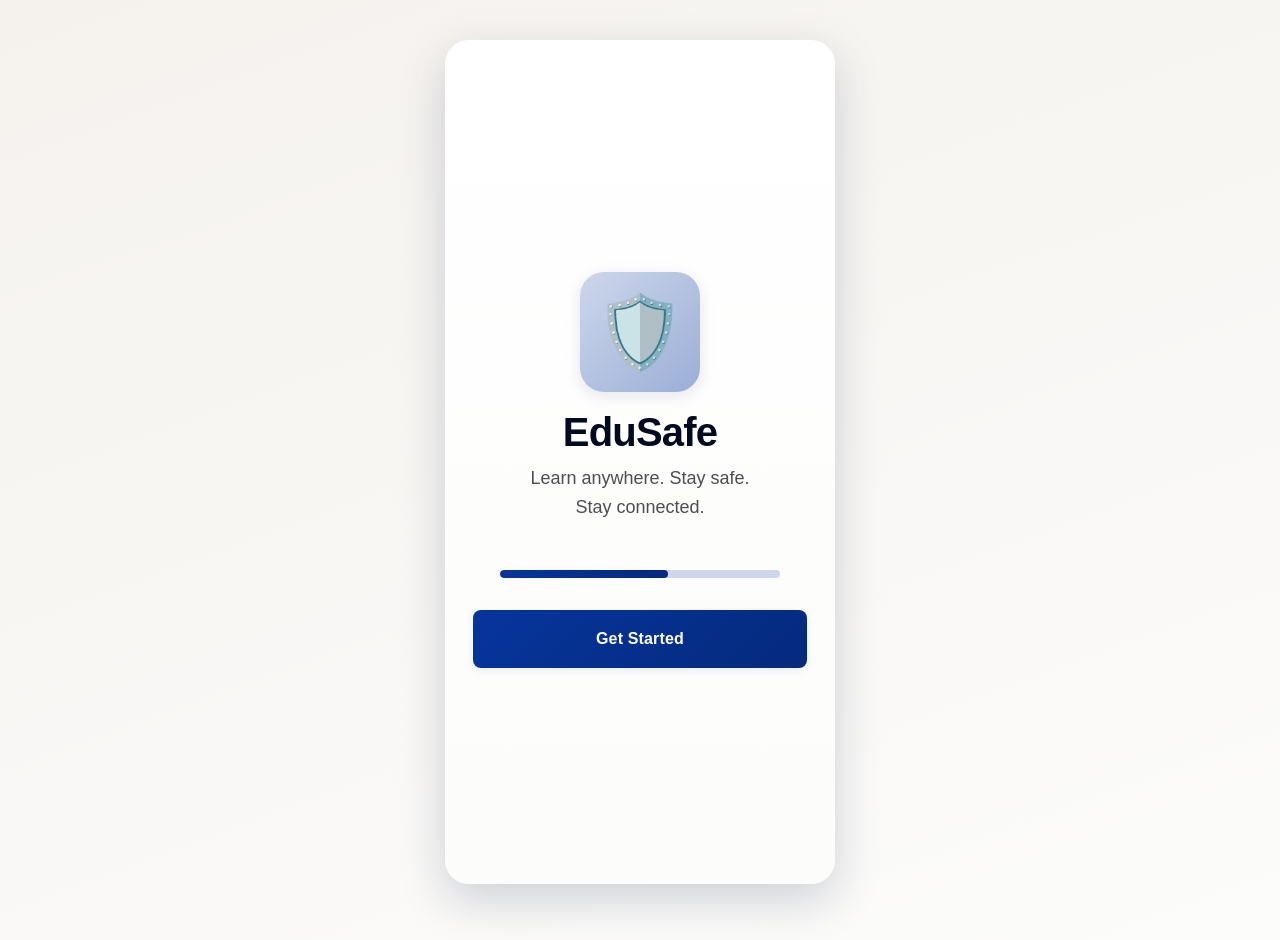
==== dashboard.html @ dc7e9efa "add my capstone project work" ====
<!DOCTYPE html>
<html lang="en">
<head>
  <meta charset="UTF-8" />
  <meta name="viewport" content="width=device-width, initial-scale=1.0" />
  <title>Dashboard - EduSafe</title>
  <link rel="stylesheet" href="../css/style.css" />
</head>
<body>
  <div class="phone-screen" style="text-align:left;">
    <span class="badge" id="userRole">Student</span>
    <h4 id="welcomeMessage">Welcome back, Alex</h4>
    <p class="subtext">Continue where you left off</p>

    <div class="card">
      <div class="card-title">Algebra Basics — Lesson 4</div>
      <p class="card-subtext">Mathematics · 12 lessons</p>
    </div>

    <div class="card-row">
      <div class="card">
        <div class="card-title">4</div>
        <p class="card-subtext">My courses</p>
      </div>
      <div class="card">
        <div class="card-title">2</div>
        <p class="card-subtext">Assignments due</p>
      </div>
    </div>

    <button id="logoutBtn" class="btn-secondary full-width" style="margin-top:16px;">Log Out</button>
  </div>
  <script src="main.js"></script>  <!-- ✅ Changed this -->
</body>
</html>
---- css/style.css ----
/* ==========================================================================
   EduSafe - Figma Design System (Page 2)
   ========================================================================== */

:root {
  /* ---- Primary Colors (from Figma) ---- */
  --color-primary: #06359C;
  --primary-10: #CDD7EB;
  --primary-20: #9BAED7;
  --primary-30: #6A86C4;
  --primary-40: #385DB0;
  --primary-50: #06359C;
  --primary-60: #052A7D;
  --primary-70: #04205E;
  --primary-80: #02153E;
  --primary-90: #010B1F;

  /* ---- Secondary Colors (warm neutrals) ---- */
  --secondary-10: #FCFCFB;
  --secondary-20: #FAF9F7;
  --secondary-30: #F7F5F2;
  --secondary-40: #F5F2EE;
  --secondary-50: #F2EFEA;
  --secondary-60: #918F8C;
  --secondary-70: #61605E;
  --secondary-80: #30302F;

  /* ---- Grey Shades ---- */
  --grey-10: #D3D3D3;
  --grey-20: #A7A7A7;
  --grey-30: #7A7A7A;
  --grey-40: #4E4E4E;
  --grey-50: #222222;

  /* ---- Typography ---- */
  --font-main: 'Inter', -apple-system, BlinkMacSystemFont, 'Segoe UI', Roboto, sans-serif;

  /* ---- Spacing ---- */
  --space-xs: 4px;
  --space-sm: 8px;
  --space-md: 16px;
  --space-lg: 24px;
  --space-xl: 32px;
  --space-2xl: 48px;

  /* ---- Border Radius ---- */
  --radius-sm: 8px;
  --radius-md: 16px;
  --radius-lg: 24px;
  --radius-full: 9999px;

  /* ---- Shadows (Figma style) ---- */
  --shadow-xs: 0 1px 2px rgba(2, 21, 62, 0.05);
  --shadow-sm: 0 2px 8px rgba(2, 21, 62, 0.08);
  --shadow-md: 0 4px 16px rgba(2, 21, 62, 0.10);
  --shadow-lg: 0 8px 32px rgba(2, 21, 62, 0.14);
  --shadow-xl: 0 16px 48px rgba(2, 21, 62, 0.18);

  /* ---- Transitions ---- */
  --transition: all 0.25s cubic-bezier(0.4, 0, 0.2, 1);
}

/* ==========================================================================
   Reset & Base
   ========================================================================== */
* {
  margin: 0;
  padding: 0;
  box-sizing: border-box;
}

body {
  font-family: var(--font-main);
  color: var(--grey-50);
  background: linear-gradient(160deg, var(--secondary-40) 0%, var(--secondary-10) 100%);
  line-height: 1.6;
  min-height: 100vh;
  -webkit-font-smoothing: antialiased;
}

/* ==========================================================================
   Typography (Figma Text Styles)
   ========================================================================== */
h1 {
  font-size: 72px;
  line-height: 1.2;
  font-weight: 700;
  letter-spacing: -0.03em;
  color: var(--primary-90);
}

h2 {
  font-size: 48px;
  line-height: 1.2;
  font-weight: 700;
  letter-spacing: -0.02em;
  color: var(--primary-90);
}

h3 {
  font-size: 32px;
  line-height: 1.3;
  font-weight: 700;
  letter-spacing: -0.01em;
  color: var(--primary-90);
}

h4 {
  font-size: 24px;
  line-height: 1.3;
  font-weight: 600;
  color: var(--primary-90);
}

h5 {
  font-size: 20px;
  line-height: 1.4;
  font-weight: 600;
  color: var(--grey-40);
}

p {
  font-size: 16px;
  line-height: 1.6;
  color: var(--grey-40);
}

.subtext {
  font-size: 15px;
  color: var(--grey-30);
  margin-bottom: var(--space-lg);
}

/* ==========================================================================
   Buttons (Figma style)
   ========================================================================== */
.btn-primary {
  display: inline-flex;
  align-items: center;
  justify-content: center;
  background: linear-gradient(135deg, var(--primary-50), var(--primary-60));
  color: #fff;
  border: none;
  padding: 16px 32px;
  border-radius: var(--radius-sm);
  cursor: pointer;
  font-family: var(--font-main);
  font-size: 16px;
  font-weight: 600;
  text-align: center;
  text-decoration: none;
  box-shadow: var(--shadow-sm);
  transition: var(--transition);
  min-height: 56px;
  letter-spacing: 0.01em;
}

.btn-primary:hover {
  background: linear-gradient(135deg, var(--primary-60), var(--primary-70));
  box-shadow: var(--shadow-md);
  transform: translateY(-2px);
}

.btn-primary:active {
  transform: translateY(0);
}

.btn-secondary {
  display: inline-flex;
  align-items: center;
  justify-content: center;
  background: transparent;
  color: var(--color-primary);
  border: 2px solid var(--primary-20);
  padding: 14px 28px;
  border-radius: var(--radius-sm);
  cursor: pointer;
  font-family: var(--font-main);
  font-size: 16px;
  font-weight: 600;
  text-align: center;
  text-decoration: none;
  transition: var(--transition);
  min-height: 56px;
}

.btn-secondary:hover {
  border-color: var(--color-primary);
  background-color: var(--primary-10);
  transform: translateY(-2px);
}

.full-width {
  width: 100%;
}

/* ==========================================================================
   Phone Screen (Main Container)
   ========================================================================== */
.phone-screen {
  max-width: 390px;
  min-height: 844px;
  margin: 40px auto;
  padding: 48px 28px 32px;
  background: #ffffff;
  border-radius: var(--radius-lg);
  box-shadow: var(--shadow-xl);
  text-align: center;
  position: relative;
  overflow: hidden;
}

/* ==========================================================================
   Splash Screen (Figma Design)
   ========================================================================== */
.splash-screen {
  display: flex;
  flex-direction: column;
  align-items: center;
  justify-content: center;
  min-height: 844px;
  background: linear-gradient(180deg, #ffffff 0%, var(--secondary-10) 100%);
}

.splash-logo {
  font-size: 72px;
  margin-bottom: var(--space-md);
  display: flex;
  align-items: center;
  justify-content: center;
  width: 120px;
  height: 120px;
  background: linear-gradient(135deg, var(--primary-10), var(--primary-20));
  border-radius: var(--radius-lg);
  box-shadow: var(--shadow-md);
}

.splash-screen h2 {
  font-size: 40px;
  margin-bottom: var(--space-sm);
  color: var(--primary-90);
}

.splash-screen p {
  font-size: 18px;
  color: var(--grey-40);
  max-width: 280px;
  margin: 0 auto;
}

.splash-progress {
  width: 100%;
  max-width: 280px;
  height: 8px;
  background-color: var(--primary-10);
  border-radius: var(--radius-full);
  margin-top: var(--space-2xl);
  margin-bottom: var(--space-xl);
  overflow: hidden;
}

.splash-progress-bar {
  width: 60%;
  height: 100%;
  background: linear-gradient(90deg, var(--primary-50), var(--primary-60));
  border-radius: var(--radius-full);
  animation: progressPulse 2s ease-in-out infinite;
}

@keyframes progressPulse {
  0%, 100% { width: 60%; opacity: 1; }
  50% { width: 75%; opacity: 0.8; }
}

/* ==========================================================================
   Login & Signup Forms
   ========================================================================== */
.shield-icon {
  font-size: 56px;
  margin-bottom: var(--space-md);
  display: inline-block;
}

.login-form {
  display: flex;
  flex-direction: column;
  text-align: left;
  gap: var(--space-sm);
}

.login-form label {
  display: block;
  font-size: 13px;
  font-weight: 600;
  color: var(--grey-40);
  text-transform: uppercase;
  letter-spacing: 0.05em;
  margin-top: var(--space-md);
  margin-bottom: var(--space-xs);
}

.login-form input {
  display: block;
  width: 100%;
  padding: 14px 16px;
  border: 2px solid var(--secondary-40);
  border-radius: var(--radius-sm);
  font-size: 16px;
  font-family: var(--font-main);
  transition: var(--transition);
  background-color: var(--secondary-10);
  color: var(--grey-50);
}

.login-form input:focus {
  outline: none;
  border-color: var(--primary-40);
  background-color: #ffffff;
  box-shadow: 0 0 0 4px var(--primary-10);
}

.login-form input::placeholder {
  color: var(--grey-20);
}

.login-form button,
.login-form a.btn-primary {
  margin-top: var(--space-lg);
}

.remember-row {
  display: flex;
  justify-content: space-between;
  align-items: center;
  font-size: 14px;
  margin-top: var(--space-md);
  color: var(--grey-30);
}

.remember-row label {
  display: flex;
  align-items: center;
  gap: var(--space-sm);
  text-transform: none;
  font-weight: 400;
  color: var(--grey-40);
}

.remember-row a {
  color: var(--color-primary);
  font-weight: 600;
  font-size: 14px;
}

/* ==========================================================================
   Role Tabs (Figma Design)
   ========================================================================== */
.role-tabs {
  display: flex;
  gap: var(--space-sm);
  margin: var(--space-lg) 0;
  background-color: var(--secondary-30);
  padding: 4px;
  border-radius: var(--radius-sm);
}

.role-tab {
  flex: 1;
  padding: 12px;
  border: none;
  background: transparent;
  border-radius: 6px;
  cursor: pointer;
  font-family: var(--font-main);
  font-size: 14px;
  font-weight: 600;
  color: var(--grey-30);
  transition: var(--transition);
}

.role-tab:hover {
  color: var(--grey-50);
}

.role-tab.active {
  background-color: #ffffff;
  color: var(--color-primary);
  box-shadow: var(--shadow-sm);
}

/* ==========================================================================
   Dashboard Cards (Figma Design)
   ========================================================================== */
.badge {
  display: inline-block;
  font-size: 11px;
  font-weight: 700;
  text-transform: uppercase;
  letter-spacing: 0.05em;
  padding: 4px 12px;
  border-radius: var(--radius-full);
  background: linear-gradient(135deg, var(--primary-10), var(--primary-20));
  color: var(--primary-70);
  margin-bottom: var(--space-sm);
}

.card {
  background: #ffffff;
  border: 1px solid var(--secondary-40);
  border-radius: var(--radius-md);
  padding: 20px;
  text-align: left;
  box-shadow: var(--shadow-xs);
  transition: var(--transition);
  margin-bottom: var(--space-md);
}

.card:hover {
  box-shadow: var(--shadow-md);
  transform: translateY(-4px);
  border-color: var(--primary-20);
}

.card-title {
  font-size: 16px;
  font-weight: 600;
  color: var(--primary-90);
  margin-bottom: var(--space-xs);
}

.card-subtext {
  font-size: 13px;
  color: var(--grey-30);
  margin-bottom: 0;
}

.card-row {
  display: flex;
  gap: var(--space-md);
}

.card-row .card {
  flex: 1;
  text-align: center;
}

.card-row .card .card-title {
  font-size: 32px;
  font-weight: 700;
  color: var(--color-primary);
}

/* ==========================================================================
   Email Confirmation
   ========================================================================== */
.confirm-icon {
  font-size: 64px;
  margin-bottom: var(--space-md);
  display: inline-block;
}

/* ==========================================================================
   Links
   ========================================================================== */
.signup-link {
  margin-top: var(--space-lg);
  font-size: 15px;
  color: var(--grey-30);
}

.signup-link a {
  color: var(--color-primary);
  font-weight: 600;
  text-decoration: none;
  transition: var(--transition);
}

.signup-link a:hover {
  text-decoration: underline;
}

/* ==========================================================================
   Responsive
   ========================================================================== */
@media (max-width: 480px) {
  .phone-screen {
    margin: 16px;
    padding: 32px 20px 24px;
    min-height: auto;
    border-radius: var(--radius-md);
  }

  .splash-screen {
    min-height: auto;
  }

  .splash-logo {
    width: 96px;
    height: 96px;
    font-size: 56px;
  }

  .splash-screen h2 {
    font-size: 32px;
  }

  .card-row {
    flex-direction: column;
  }

  .btn-primary,
  .btn-secondary {
    min-height: 48px;
    padding: 12px 24px;
  }
}
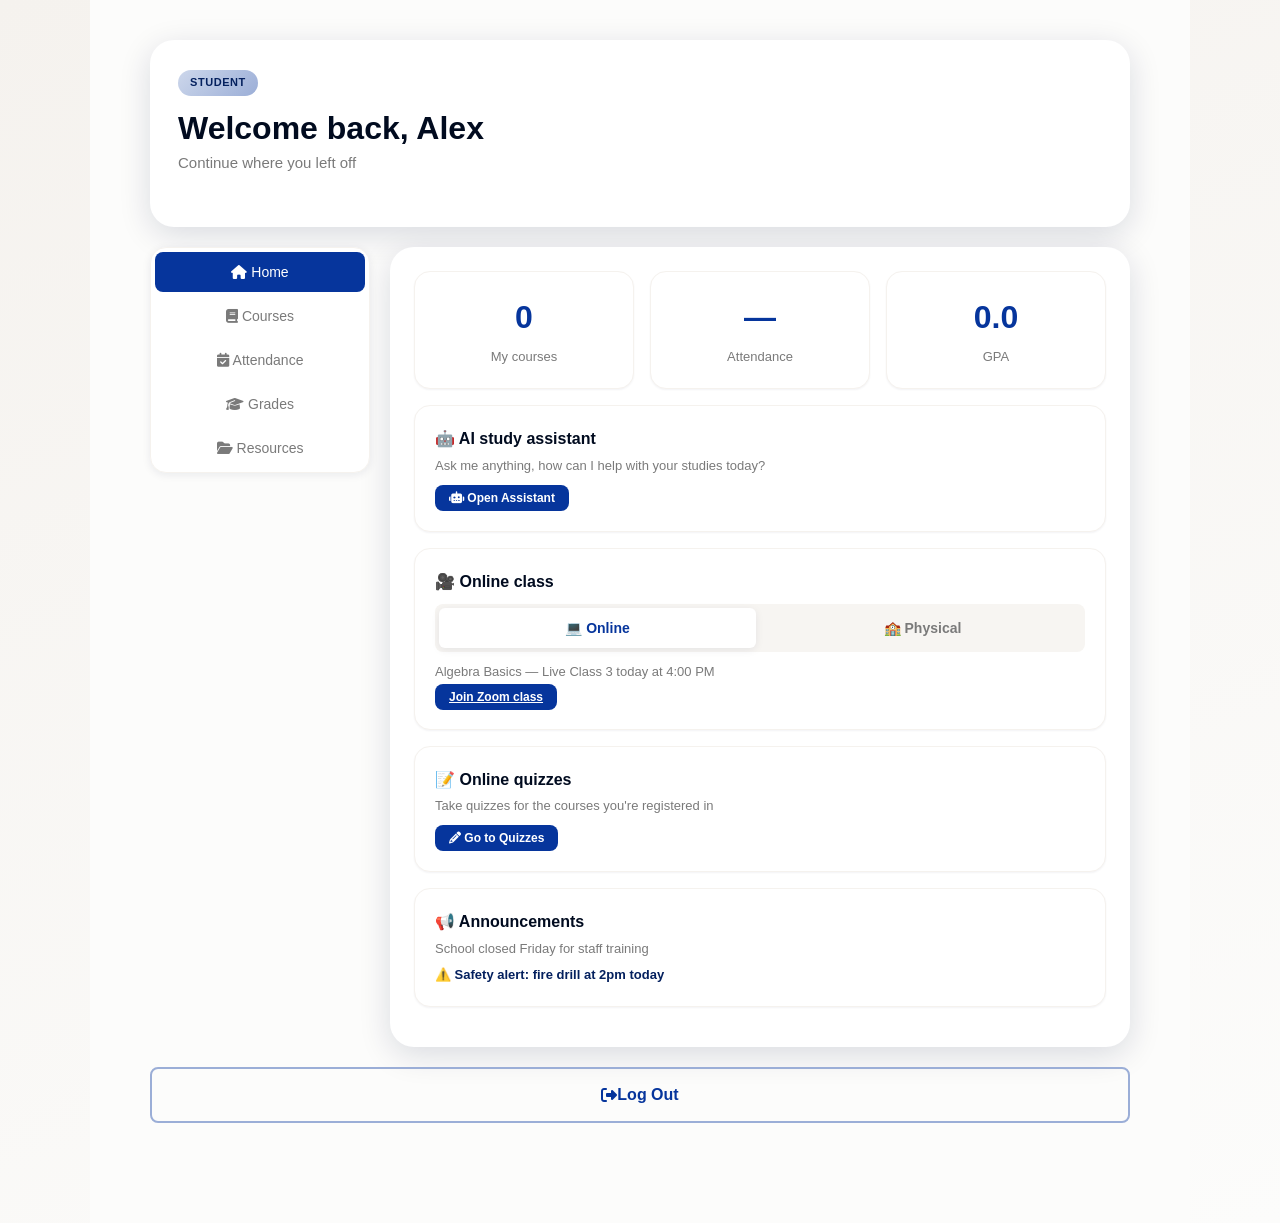
==== commit d1dc5223: "update project files" ====
--- a/dashboard.html
+++ b/dashboard.html
@@ -1,35 +1,950 @@
-<!DOCTYPE html>
+<!doctype html>
 <html lang="en">
-<head>
-  <meta charset="UTF-8" />
-  <meta name="viewport" content="width=device-width, initial-scale=1.0" />
-  <title>Dashboard - EduSafe</title>
-  <link rel="stylesheet" href="../css/style.css" />
-</head>
-<body>
-  <div class="phone-screen" style="text-align:left;">
-    <span class="badge" id="userRole">Student</span>
-    <h4 id="welcomeMessage">Welcome back, Alex</h4>
-    <p class="subtext">Continue where you left off</p>
-
-    <div class="card">
-      <div class="card-title">Algebra Basics — Lesson 4</div>
-      <p class="card-subtext">Mathematics · 12 lessons</p>
+  <head>
+    <meta charset="UTF-8" />
+    <meta name="viewport" content="width=device-width, initial-scale=1.0" />
+    <title>Dashboard - EduSafe</title>
+    <link rel="stylesheet" href="../css/style.css" />
+    <link
+      rel="stylesheet"
+      href="https://cdnjs.cloudflare.com/ajax/libs/font-awesome/6.5.0/css/all.min.css"
+    />
+  </head>
+  <body>
+    <div class="page-wrapper">
+      <div class="dash-header">
+        <span class="badge" id="userRole">Student</span>
+        <h4 id="welcomeMessage">Welcome back, Alex</h4>
+        <p class="subtext">Continue where you left off</p>
+      </div>
+
+      <div class="dashboard-layout">
+        <nav class="dash-nav">
+          <button class="dash-tab-btn active" data-tab="tab-home">
+            <i class="fas fa-home"></i> <span>Home</span>
+          </button>
+          <button class="dash-tab-btn" data-tab="tab-courses">
+            <i class="fas fa-book"></i> <span>Courses</span>
+          </button>
+          <button class="dash-tab-btn" data-tab="tab-attendance">
+            <i class="fas fa-calendar-check"></i> <span>Attendance</span>
+          </button>
+          <button class="dash-tab-btn" data-tab="tab-grades">
+            <i class="fas fa-graduation-cap"></i> <span>Grades</span>
+          </button>
+          <button class="dash-tab-btn" data-tab="tab-resources">
+            <i class="fas fa-folder-open"></i> <span>Resources</span>
+          </button>
+        </nav>
+
+        <div class="dash-content">
+          <!-- HOME TAB -->
+          <div class="tab-panel active" id="tab-home">
+            <div class="card-row">
+              <div class="card">
+                <div class="card-title" id="courseCount">0</div>
+                <p class="card-subtext">My courses</p>
+              </div>
+              <div class="card">
+                <div class="card-title" id="attendancePct">—</div>
+                <p class="card-subtext">Attendance</p>
+              </div>
+              <div class="card">
+                <div class="card-title" id="gpaDisplay">0.0</div>
+                <p class="card-subtext">GPA</p>
+              </div>
+            </div>
+
+            <div class="card">
+              <div class="card-title">🤖 AI study assistant</div>
+              <p class="card-subtext">
+                Ask me anything, how can I help with your studies today?
+              </p>
+              <button
+                class="btn-sm btn-add"
+                style="margin-top: 8px"
+                onclick="openChat('study')"
+              >
+                <i class="fas fa-robot"></i> Open Assistant
+              </button>
+            </div>
+
+            <div class="card">
+              <div class="card-title">🎥 Online class</div>
+              <div class="role-tabs" id="classModeTabs" style="margin: 10px 0">
+                <button
+                  class="role-tab active"
+                  onclick="showClassMode('online', this)"
+                >
+                  💻 Online
+                </button>
+                <button
+                  class="role-tab"
+                  onclick="showClassMode('physical', this)"
+                >
+                  🏫 Physical
+                </button>
+              </div>
+              <div class="class-mode-content" id="classModeContent">
+                <p class="card-subtext">
+                  Algebra Basics — Live Class 3 today at 4:00 PM
+                </p>
+                <a href="https://zoom.us" target="_blank" class="btn-sm btn-add"
+                  >Join Zoom class</a
+                >
+              </div>
+            </div>
+
+            <div class="card">
+              <div class="card-title">📝 Online quizzes</div>
+              <p class="card-subtext">
+                Take quizzes for the courses you're registered in
+              </p>
+              <button
+                class="btn-sm btn-add quiz-page-link"
+                onclick="openQuizzes()"
+              >
+                <i class="fas fa-pencil-alt"></i> Go to Quizzes
+              </button>
+            </div>
+
+            <div class="card">
+              <div class="card-title">📢 Announcements</div>
+              <p class="card-subtext">
+                School closed Friday for staff training
+              </p>
+              <p
+                class="card-subtext"
+                style="
+                  color: var(--primary-70);
+                  font-weight: 600;
+                  margin-top: 6px;
+                "
+              >
+                ⚠️ Safety alert: fire drill at 2pm today
+              </p>
+            </div>
+          </div>
+
+          <!-- COURSES TAB -->
+          <div class="tab-panel" id="tab-courses">
+            <div class="card">
+              <div class="card-title">My registered courses</div>
+              <div id="registeredList"></div>
+            </div>
+            <div class="card">
+              <div class="card-title">All courses</div>
+              <div id="allCoursesList"></div>
+            </div>
+            <div class="card">
+              <div class="card-title">🎬 Online tutorials</div>
+              <div class="list-item">
+                <div>
+                  <div class="list-item-title">
+                    W3Schools — Free study & coding tutorials
+                  </div>
+                  <div class="list-item-sub">External resource</div>
+                </div>
+                <a
+                  href="https://www.w3schools.com"
+                  target="_blank"
+                  class="btn-sm btn-add"
+                  >Visit</a
+                >
+              </div>
+              <div class="list-item">
+                <div>
+                  <div class="list-item-title">
+                    Recorded Class — Live Class 4
+                  </div>
+                  <div class="list-item-sub">
+                    Watch recorded sessions anytime
+                  </div>
+                </div>
+                <a
+                  href="https://www.youtube.com/results?search_query=online+class+tutorial"
+                  target="_blank"
+                  class="btn-sm btn-add"
+                  >Watch</a
+                >
+              </div>
+            </div>
+          </div>
+
+          <!-- ATTENDANCE TAB -->
+          <div class="tab-panel" id="tab-attendance">
+            <div id="attendanceContent"></div>
+            <button
+              class="btn-secondary full-width"
+              onclick="checkAllAttendance()"
+              style="margin-top: 16px"
+            >
+              <i class="fas fa-eye"></i> Check Course Attendance
+            </button>
+          </div>
+
+          <!-- GRADES TAB -->
+          <div class="tab-panel" id="tab-grades">
+            <div class="gpa-display">
+              <div class="gpa-label">Current GPA</div>
+              <div class="gpa-number" id="gpaNumber">0.0</div>
+              <div style="font-size: 14px; opacity: 0.9">—</div>
+            </div>
+            <div id="gradesList"></div>
+          </div>
+
+          <!-- RESOURCES TAB -->
+          <div class="tab-panel" id="tab-resources">
+            <div class="card">
+              <div class="card-title">📚 School resources</div>
+              <div class="list-item">
+                <div class="list-item-title">Student handbook</div>
+                <a
+                  href="https://scholar.google.com"
+                  target="_blank"
+                  class="btn-sm btn-add"
+                  >Open</a
+                >
+              </div>
+              <div class="list-item">
+                <div class="list-item-title">Library portal</div>
+                <a
+                  href="https://openlibrary.org"
+                  target="_blank"
+                  class="btn-sm btn-add"
+                  >Open</a
+                >
+              </div>
+              <div class="list-item">
+                <div class="list-item-title">Counseling services</div>
+                <button class="btn-sm btn-add" onclick="openChat('counseling')">
+                  Talk to Counselor
+                </button>
+              </div>
+            </div>
+          </div>
+        </div>
+      </div>
+
+      <button
+        id="logoutBtn"
+        class="btn-secondary full-width"
+        style="margin-top: 20px"
+      >
+        <i class="fas fa-sign-out-alt"></i> Log Out
+      </button>
     </div>
 
-    <div class="card-row">
-      <div class="card">
-        <div class="card-title">4</div>
-        <p class="card-subtext">My courses</p>
-      </div>
-      <div class="card">
-        <div class="card-title">2</div>
-        <p class="card-subtext">Assignments due</p>
+    <!-- AI CHAT MODAL -->
+    <div id="aiChatModal" class="chat-modal">
+      <div class="chat-box">
+        <div class="chat-header">
+          <span id="aiChatTitle">🤖 AI Assistant</span>
+          <button onclick="closeChat()" class="chat-close">✕</button>
+        </div>
+        <div id="apiKeyRow" class="chat-key-row">
+          <input
+            type="password"
+            id="apiKeyInput"
+            placeholder="Enter DeepSeek API key"
+          />
+          <button class="btn-sm btn-add" onclick="saveKey()">Save</button>
+        </div>
+        <div id="aiChatMessages" class="chat-messages">
+          <div class="chat-message bot">
+            <div class="chat-bubble">
+              👋 Hello! I'm your AI assistant. How can I help you today?
+            </div>
+          </div>
+        </div>
+        <div class="chat-input-row">
+          <input
+            type="text"
+            id="aiChatInput"
+            placeholder="Type a message..."
+            onkeypress="if (event.key === 'Enter') sendChatMessage();"
+          />
+          <button class="btn-sm btn-add" onclick="sendChatMessage()">
+            <i class="fas fa-paper-plane"></i>
+          </button>
+        </div>
       </div>
     </div>
 
-    <button id="logoutBtn" class="btn-secondary full-width" style="margin-top:16px;">Log Out</button>
-  </div>
-  <script src="main.js"></script>  <!-- ✅ Changed this -->
-</body>
-</html>+    <!-- QUIZ MODAL -->
+    <div id="quizModal" class="chat-modal">
+      <div class="chat-box" style="max-width: 380px">
+        <div class="chat-header">
+          <span>📝 Online Quizzes</span>
+          <button onclick="closeQuizModal()" class="chat-close">✕</button>
+        </div>
+        <div class="chat-messages" style="max-height: 350px">
+          <div class="quiz-item" onclick="startQuiz('Algebra')">
+            <div>
+              <div class="list-item-title">Algebra Basics - Chapter 4</div>
+              <div class="list-item-sub">10 questions · 20 minutes</div>
+            </div>
+            <button class="btn-sm btn-add">Start</button>
+          </div>
+          <div class="quiz-item" onclick="startQuiz('Physics')">
+            <div>
+              <div class="list-item-title">Physics - Chapter 2</div>
+              <div class="list-item-sub">8 questions · 15 minutes</div>
+            </div>
+            <button class="btn-sm btn-add">Start</button>
+          </div>
+          <div class="quiz-item" onclick="startQuiz('English')">
+            <div>
+              <div class="list-item-title">English Literature - Poetry</div>
+              <div class="list-item-sub">12 questions · 25 minutes</div>
+            </div>
+            <button class="btn-sm btn-add">Start</button>
+          </div>
+        </div>
+      </div>
+    </div>
+
+    <!-- ATTENDANCE DETAIL MODAL -->
+    <div id="attendanceDetailModal" class="chat-modal">
+      <div class="chat-box" style="max-width: 380px">
+        <div class="chat-header">
+          <span>📊 <span id="attDetailCourse">Course</span> Attendance</span>
+          <button onclick="closeAttendanceDetail()" class="chat-close">
+            ✕
+          </button>
+        </div>
+        <div
+          class="chat-messages"
+          style="max-height: 350px"
+          id="attDetailContent"
+        >
+          <div class="list-item">
+            <span>Total Classes</span
+            ><span><strong id="attTotal">0</strong></span>
+          </div>
+          <div class="list-item">
+            <span>Present</span><span><strong id="attPresent">0</strong></span>
+          </div>
+          <div class="list-item">
+            <span>Absent</span><span><strong id="attAbsent">0</strong></span>
+          </div>
+          <div class="list-item">
+            <span>Percentage</span
+            ><span><strong id="attPercent">0%</strong></span>
+          </div>
+          <div class="list-item" style="border-bottom: none">
+            <span>Status</span
+            ><span
+              ><strong id="attStatus" style="color: #4caf50"
+                >Good Standing</strong
+              ></span
+            >
+          </div>
+        </div>
+      </div>
+    </div>
+
+    <script>
+      /* ================= Tab switching ================= */
+      const tabButtons = document.querySelectorAll(".dash-tab-btn");
+      const tabPanels = document.querySelectorAll(".tab-panel");
+
+      tabButtons.forEach((btn) => {
+        btn.addEventListener("click", () => {
+          tabButtons.forEach((b) => b.classList.remove("active"));
+          tabPanels.forEach((p) => p.classList.remove("active"));
+          btn.classList.add("active");
+          document.getElementById(btn.dataset.tab).classList.add("active");
+        });
+      });
+
+      /* ================= Master course data ================= */
+      const allCourses = [
+        {
+          id: "algebra",
+          name: "Algebra Basics",
+          info: "Mathematics · 12 lessons",
+        },
+        {
+          id: "biology",
+          name: "Intro to Biology",
+          info: "Science · 8 lessons",
+        },
+        {
+          id: "history",
+          name: "World History",
+          info: "Social studies · 10 lessons",
+        },
+        {
+          id: "writing",
+          name: "Creative Writing",
+          info: "Language arts · 6 lessons",
+        },
+        { id: "chemistry", name: "Chemistry 101", info: "Science · 9 lessons" },
+      ];
+
+      const attendanceRecords = {
+        algebra: [
+          { date: "May 1", status: "Present" },
+          { date: "May 3", status: "Present" },
+          { date: "May 6", status: "Absent" },
+          { date: "May 8", status: "Present" },
+        ],
+        biology: [
+          { date: "May 2", status: "Present" },
+          { date: "May 5", status: "Present" },
+          { date: "May 9", status: "Present" },
+        ],
+        history: [
+          { date: "May 1", status: "Absent" },
+          { date: "May 4", status: "Present" },
+          { date: "May 8", status: "Present" },
+        ],
+        writing: [
+          { date: "May 3", status: "Present" },
+          { date: "May 7", status: "Present" },
+        ],
+        chemistry: [
+          { date: "May 2", status: "Present" },
+          { date: "May 6", status: "Absent" },
+          { date: "May 10", status: "Present" },
+        ],
+      };
+
+      const gradeData = {
+        algebra: { score: 85 },
+        biology: { score: 72 },
+        history: { score: 65 },
+        writing: { score: 78 },
+        chemistry: { score: 55 },
+      };
+
+      function getGradeLetter(score) {
+        if (score >= 90) return "A";
+        if (score >= 80) return "B";
+        if (score >= 70) return "C";
+        if (score >= 60) return "D";
+        return "F";
+      }
+
+      function getRegistered() {
+        const stored = localStorage.getItem("eduSafeRegistered");
+        return stored ? JSON.parse(stored) : [];
+      }
+
+      function saveRegistered(list) {
+        localStorage.setItem("eduSafeRegistered", JSON.stringify(list));
+      }
+
+      function registerCourse(id) {
+        const registered = getRegistered();
+        if (!registered.includes(id)) registered.push(id);
+        saveRegistered(registered);
+        renderAll();
+      }
+
+      function dropCourse(id) {
+        let registered = getRegistered();
+        registered = registered.filter((c) => c !== id);
+        saveRegistered(registered);
+        renderAll();
+      }
+
+      function renderCourses() {
+        const registeredIds = getRegistered();
+        const registeredList = document.getElementById("registeredList");
+        const allList = document.getElementById("allCoursesList");
+        const registeredCourses = allCourses.filter((c) =>
+          registeredIds.includes(c.id),
+        );
+
+        registeredList.innerHTML = registeredCourses.length
+          ? registeredCourses
+              .map(
+                (c) => `
+          <div class="list-item">
+            <div>
+              <div class="list-item-title">${c.name}</div>
+              <div class="list-item-sub">${c.info}</div>
+            </div>
+            <button class="btn-sm btn-drop" onclick="dropCourse('${c.id}')">Drop</button>
+          </div>
+        `,
+              )
+              .join("")
+          : `<p class="empty-state">You haven't registered for any courses yet. Register below.</p>`;
+
+        allList.innerHTML = allCourses
+          .map((c) => {
+            const isRegistered = registeredIds.includes(c.id);
+            return `
+          <div class="list-item">
+            <div>
+              <div class="list-item-title">${c.name}</div>
+              <div class="list-item-sub">${c.info}</div>
+            </div>
+            ${
+              isRegistered
+                ? `<button class="btn-sm btn-drop" onclick="dropCourse('${c.id}')">Drop</button>`
+                : `<button class="btn-sm btn-add" onclick="registerCourse('${c.id}')">Register</button>`
+            }
+          </div>
+        `;
+          })
+          .join("");
+
+        document.getElementById("courseCount").textContent =
+          registeredCourses.length;
+      }
+
+      function renderAttendance() {
+        const registeredIds = getRegistered();
+        const container = document.getElementById("attendanceContent");
+
+        if (registeredIds.length === 0) {
+          container.innerHTML = `<div class="card"><p class="empty-state">Register for a course to see your attendance record.</p></div>`;
+          document.getElementById("attendancePct").textContent = "—";
+          return;
+        }
+
+        let totalSessions = 0;
+        let totalPresent = 0;
+        let html = "";
+
+        registeredIds.forEach((id) => {
+          const course = allCourses.find((c) => c.id === id);
+          const records = attendanceRecords[id] || [];
+          const present = records.filter((r) => r.status === "Present").length;
+          const pct = records.length
+            ? Math.round((present / records.length) * 100)
+            : 0;
+
+          totalSessions += records.length;
+          totalPresent += present;
+
+          html += `
+          <div class="card" onclick="openAttendanceDetail('${id}')" style="cursor:pointer;">
+            <div class="card-title">${course.name} — ${pct}%</div>
+            <div class="attendance-bar"><div class="attendance-fill" style="width:${pct}%;"></div></div>
+            <div style="margin-top: 6px; display: flex; gap: 6px;">
+              <span class="attendance-status present">${present} Present</span>
+              <span class="attendance-status absent">${records.length - present} Absent</span>
+            </div>
+          </div>
+        `;
+        });
+
+        const overallPct = totalSessions
+          ? Math.round((totalPresent / totalSessions) * 100)
+          : 0;
+
+        container.innerHTML =
+          `
+        <div class="card" style="background: linear-gradient(135deg, var(--primary-50), var(--primary-60)); color: white;">
+          <div class="card-title" style="color: white;">Overall Attendance — ${overallPct}%</div>
+          <div class="attendance-bar" style="background: rgba(255,255,255,0.3);">
+            <div class="attendance-fill" style="width:${overallPct}%; background: white;"></div>
+          </div>
+          <p style="color: rgba(255,255,255,0.8); font-size: 13px; margin-top: 6px;">
+            ${totalPresent} present out of ${totalSessions} total sessions
+          </p>
+        </div>
+      ` + html;
+
+        document.getElementById("attendancePct").textContent = overallPct + "%";
+      }
+
+      function renderGrades() {
+        const registeredIds = getRegistered();
+        const container = document.getElementById("gradesList");
+        const gpaDisplay = document.getElementById("gpaNumber");
+
+        if (registeredIds.length === 0) {
+          container.innerHTML = `<p class="empty-state">Register for a course to see your grades.</p>`;
+          gpaDisplay.textContent = "0.0";
+          document.getElementById("gpaDisplay").textContent = "0.0";
+          return;
+        }
+
+        let totalPoints = 0;
+        let totalCredits = 0;
+        let gradesHtml = "";
+
+        registeredIds.forEach((id) => {
+          const course = allCourses.find((c) => c.id === id);
+          const grade = gradeData[id] || { score: 0 };
+          const letter = getGradeLetter(grade.score);
+          const gpaPoints = { A: 4.0, B: 3.0, C: 2.0, D: 1.0, F: 0.0 };
+          const points = gpaPoints[letter] || 0;
+          totalPoints += points;
+          totalCredits += 1;
+
+          gradesHtml += `
+          <div class="grade-card">
+            <div class="grade-header">
+              <span class="grade-course">${course.name}</span>
+              <span class="grade-score">${grade.score}%</span>
+            </div>
+            <div class="grade-bar">
+              <div class="grade-fill ${letter.toLowerCase()}" style="width: ${grade.score}%;"></div>
+            </div>
+            <div style="display: flex; justify-content: space-between; margin-top: 6px;">
+              <span class="grade-letter ${letter.toLowerCase()}">${letter}</span>
+              <span style="font-size: 12px; color: var(--grey-30);">${course.info}</span>
+            </div>
+          </div>
+        `;
+        });
+
+        const gpa =
+          totalCredits > 0 ? (totalPoints / totalCredits).toFixed(1) : "0.0";
+        gpaDisplay.textContent = gpa;
+        document.getElementById("gpaDisplay").textContent = gpa;
+
+        const gpaNum = parseFloat(gpa);
+        let gpaLetter = "F";
+        if (gpaNum >= 3.7) gpaLetter = "A+";
+        else if (gpaNum >= 3.3) gpaLetter = "A";
+        else if (gpaNum >= 3.0) gpaLetter = "A-";
+        else if (gpaNum >= 2.7) gpaLetter = "B+";
+        else if (gpaNum >= 2.3) gpaLetter = "B";
+        else if (gpaNum >= 2.0) gpaLetter = "B-";
+        else if (gpaNum >= 1.7) gpaLetter = "C+";
+        else if (gpaNum >= 1.3) gpaLetter = "C";
+        else if (gpaNum >= 1.0) gpaLetter = "C-";
+        else if (gpaNum >= 0.7) gpaLetter = "D+";
+        else if (gpaNum >= 0.0) gpaLetter = "D";
+
+        const gpaDisplayDiv = document.querySelector(".gpa-display");
+        if (gpaDisplayDiv) {
+          gpaDisplayDiv.innerHTML = `
+          <div class="gpa-label">Current GPA</div>
+          <div class="gpa-number">${gpa}</div>
+          <div style="font-size: 14px; opacity: 0.9;">${gpaLetter}</div>
+        `;
+        }
+
+        container.innerHTML = gradesHtml;
+      }
+
+      function openAttendanceDetail(courseId) {
+        const course = allCourses.find((c) => c.id === courseId);
+        const records = attendanceRecords[courseId] || [];
+        const present = records.filter((r) => r.status === "Present").length;
+        const absent = records.length - present;
+        const pct = records.length
+          ? Math.round((present / records.length) * 100)
+          : 0;
+
+        document.getElementById("attDetailCourse").textContent = course
+          ? course.name
+          : "Course";
+        document.getElementById("attTotal").textContent = records.length;
+        document.getElementById("attPresent").textContent = present;
+        document.getElementById("attAbsent").textContent = absent;
+        document.getElementById("attPercent").textContent = pct + "%";
+
+        const statusEl = document.getElementById("attStatus");
+        if (pct >= 75) {
+          statusEl.textContent = "✅ Good Standing";
+          statusEl.style.color = "#4CAF50";
+        } else if (pct >= 60) {
+          statusEl.textContent = "⚠️ Warning";
+          statusEl.style.color = "#ff9800";
+        } else {
+          statusEl.textContent = "❌ At Risk";
+          statusEl.style.color = "#e74c3c";
+        }
+
+        let recordsHtml =
+          '<div style="margin-top: 12px; border-top: 1px solid var(--secondary-40); padding-top: 12px;"><strong>Attendance Records:</strong></div>';
+        records.forEach((r) => {
+          recordsHtml += `
+          <div class="list-item" style="border-bottom: 1px solid var(--secondary-30);">
+            <span>${r.date}</span>
+            <span style="${r.status === "Absent" ? "color: #e74c3c; font-weight: 600;" : "color: #4CAF50; font-weight: 600;"}">${r.status}</span>
+          </div>
+        `;
+        });
+
+        document.getElementById("attDetailContent").innerHTML = `
+        <div class="list-item"><span>Total Classes</span><span><strong>${records.length}</strong></span></div>
+        <div class="list-item"><span>Present</span><span><strong style="color: #4CAF50;">${present}</strong></span></div>
+        <div class="list-item"><span>Absent</span><span><strong style="color: #e74c3c;">${absent}</strong></span></div>
+        <div class="list-item"><span>Percentage</span><span><strong>${pct}%</strong></span></div>
+        <div class="list-item" style="border-bottom: none;"><span>Status</span><span><strong style="color: ${pct >= 75 ? "#4CAF50" : pct >= 60 ? "#ff9800" : "#e74c3c"};">${pct >= 75 ? "✅ Good Standing" : pct >= 60 ? "⚠️ Warning" : "❌ At Risk"}</strong></span></div>
+        ${recordsHtml}
+      `;
+
+        document.getElementById("attendanceDetailModal").classList.add("open");
+      }
+
+      function closeAttendanceDetail() {
+        document
+          .getElementById("attendanceDetailModal")
+          .classList.remove("open");
+      }
+
+      function checkAllAttendance() {
+        const registeredIds = getRegistered();
+        if (registeredIds.length === 0) {
+          alert(
+            "📊 You haven't registered for any courses yet.\nRegister for a course to see your attendance.",
+          );
+          return;
+        }
+
+        let message = "📊 Course Attendance Summary\n\n";
+        registeredIds.forEach((id) => {
+          const course = allCourses.find((c) => c.id === id);
+          const records = attendanceRecords[id] || [];
+          const present = records.filter((r) => r.status === "Present").length;
+          const pct = records.length
+            ? Math.round((present / records.length) * 100)
+            : 0;
+          const status = pct >= 75 ? "✅" : pct >= 60 ? "⚠️" : "❌";
+          message += `${status} ${course ? course.name : id}: ${pct}% (${present}/${records.length})\n`;
+        });
+
+        alert(message);
+      }
+
+      function renderAll() {
+        renderCourses();
+        renderAttendance();
+        renderGrades();
+      }
+
+      renderAll();
+
+      function showClassMode(mode, btn) {
+        const tabs = document.querySelectorAll("#classModeTabs .role-tab");
+        tabs.forEach((t) => t.classList.remove("active"));
+        btn.classList.add("active");
+
+        const content = document.getElementById("classModeContent");
+        if (mode === "online") {
+          content.innerHTML = `
+          <p class="card-subtext">Algebra Basics — Live Class 3 today at 4:00 PM</p>
+          <a href="https://zoom.us" target="_blank" class="btn-sm btn-add">Join Zoom class</a>
+        `;
+        } else {
+          content.innerHTML = `
+          <p class="card-subtext">📍 Physical Class — Room 301, Science Building</p>
+          <p class="card-subtext" style="font-weight: 600;">⏰ Today at 10:00 AM — 11:30 AM</p>
+          <button class="btn-sm btn-add" onclick="alert('📍 Room 301, Science Building\\n⏰ 10:00 AM - 11:30 AM')">View Location</button>
+        `;
+        }
+      }
+
+      let chatMode = "study";
+
+      function openChat(mode) {
+        chatMode = mode;
+        const modal = document.getElementById("aiChatModal");
+        const title = document.getElementById("aiChatTitle");
+
+        if (mode === "study") {
+          title.textContent = "🤖 AI Study Assistant";
+        } else {
+          title.textContent = "🧠 Counseling Services";
+        }
+
+        modal.classList.add("open");
+        document.getElementById("aiChatInput").focus();
+      }
+
+      function closeChat() {
+        document.getElementById("aiChatModal").classList.remove("open");
+      }
+
+      function saveKey() {
+        const key = document.getElementById("apiKeyInput").value.trim();
+        if (key) {
+          localStorage.setItem("deepseek_api_key", key);
+          alert("✅ API key saved successfully!");
+          document.getElementById("apiKeyRow").style.display = "none";
+        } else {
+          alert("Please enter a valid API key.");
+        }
+      }
+
+      function sendChatMessage() {
+        const input = document.getElementById("aiChatInput");
+        const message = input.value.trim();
+        if (!message) return;
+
+        const container = document.getElementById("aiChatMessages");
+
+        const userDiv = document.createElement("div");
+        userDiv.className = "chat-message user";
+        userDiv.innerHTML = `<div class="chat-bubble">${message}</div>`;
+        container.appendChild(userDiv);
+
+        input.value = "";
+        container.scrollTop = container.scrollHeight;
+
+        const apiKey = localStorage.getItem("deepseek_api_key");
+
+        if (apiKey) {
+          callDeepSeekAPI(message, container);
+        } else {
+          setTimeout(() => {
+            const responses = {
+              study: [
+                "That's a great question! Let me help you understand this better. 😊",
+                "I see what you're asking! Here's what you need to know about that topic.",
+                "Good question! Have you checked your course materials for this?",
+                "Let me break that down for you step by step. 🎓",
+                "That's interesting! Let me explain it in simple terms for you.",
+                "I think you're on the right track! Keep going with that approach.",
+                "Here's a helpful tip for studying that topic more effectively.",
+                "You're asking the right questions! Let me guide you through this.",
+              ],
+              counseling: [
+                "I hear you. Thank you for sharing that with me. 💙",
+                "That sounds challenging. How are you feeling about it right now?",
+                "I understand. Remember, it's okay to take things one step at a time.",
+                "You're doing great by reaching out. Let's work through this together.",
+                "I'm here for you. What would be most helpful right now?",
+                "That's a lot to handle. Have you tried taking a short break to recharge?",
+                "Your feelings are valid. Let's explore what might help you feel better.",
+                "You're not alone in this. Many students face similar challenges.",
+              ],
+            };
+
+            const possibleResponses = responses[chatMode] || responses["study"];
+            const randomResponse =
+              possibleResponses[
+                Math.floor(Math.random() * possibleResponses.length)
+              ];
+
+            const botDiv = document.createElement("div");
+            botDiv.className = "chat-message bot";
+            botDiv.innerHTML = `<div class="chat-bubble">${randomResponse}</div>`;
+            container.appendChild(botDiv);
+            container.scrollTop = container.scrollHeight;
+          }, 600);
+        }
+      }
+
+      async function callDeepSeekAPI(message, container) {
+        const apiKey = localStorage.getItem("deepseek_api_key");
+
+        try {
+          const response = await fetch(
+            "https://api.deepseek.com/v1/chat/completions",
+            {
+              method: "POST",
+              headers: {
+                "Content-Type": "application/json",
+                Authorization: `Bearer ${apiKey}`,
+              },
+              body: JSON.stringify({
+                model: "deepseek-chat",
+                messages: [
+                  {
+                    role: "system",
+                    content:
+                      chatMode === "study"
+                        ? "You are a helpful, friendly study assistant for students."
+                        : "You are a compassionate, empathetic counselor helping students with their well-being.",
+                  },
+                  { role: "user", content: message },
+                ],
+                temperature: 0.7,
+                max_tokens: 500,
+              }),
+            },
+          );
+
+          const data = await response.json();
+
+          if (data.choices && data.choices[0]) {
+            const botDiv = document.createElement("div");
+            botDiv.className = "chat-message bot";
+            botDiv.innerHTML = `<div class="chat-bubble">${data.choices[0].message.content}</div>`;
+            container.appendChild(botDiv);
+          } else {
+            throw new Error("Invalid response");
+          }
+        } catch (error) {
+          const fallbacks = [
+            "Sorry, I'm having trouble connecting. Here's a helpful thought: take a deep breath and keep going! 😊",
+            "I'm experiencing some technical difficulties. Remember, you're doing great! 💪",
+          ];
+          const botDiv = document.createElement("div");
+          botDiv.className = "chat-message bot";
+          botDiv.innerHTML = `<div class="chat-bubble">${fallbacks[Math.floor(Math.random() * fallbacks.length)]}</div>`;
+          container.appendChild(botDiv);
+        }
+
+        container.scrollTop = container.scrollHeight;
+      }
+
+      function openQuizzes() {
+        document.getElementById("quizModal").classList.add("open");
+      }
+
+      function closeQuizModal() {
+        document.getElementById("quizModal").classList.remove("open");
+      }
+
+      function startQuiz(course) {
+        alert(
+          `📝 Starting ${course} Quiz!\n\n📋 10 Questions\n⏱️ 20 Minutes\n\nGood luck! 🍀`,
+        );
+        closeQuizModal();
+      }
+
+      document
+        .getElementById("logoutBtn")
+        .addEventListener("click", function () {
+          localStorage.removeItem("edusafe_session");
+          localStorage.removeItem("eduSafeRegistered");
+          window.location.href = "splash.html";
+        });
+
+      document.querySelectorAll(".chat-modal").forEach((modal) => {
+        modal.addEventListener("click", function (e) {
+          if (e.target === this) {
+            this.classList.remove("open");
+          }
+        });
+      });
+
+      document.addEventListener("DOMContentLoaded", function () {
+        const apiKey = localStorage.getItem("deepseek_api_key");
+        if (apiKey) {
+          const keyRow = document.getElementById("apiKeyRow");
+          if (keyRow) keyRow.style.display = "none";
+        }
+
+        const session = localStorage.getItem("edusafe_session");
+        if (session) {
+          try {
+            const user = JSON.parse(session);
+            const welcomeEl = document.getElementById("welcomeMessage");
+            if (welcomeEl && user.name) {
+              welcomeEl.textContent = `Welcome back, ${user.name}`;
+            }
+            const roleEl = document.getElementById("userRole");
+            if (roleEl && user.role) {
+              const roleMap = {
+                student: "Student",
+                teacher: "Teacher",
+                parent: "Parent",
+              };
+              roleEl.textContent = roleMap[user.role] || "Student";
+            }
+          } catch (e) {
+            console.log("Session parse error:", e);
+          }
+        }
+      });
+
+      console.log("✅ EduSafe Dashboard loaded successfully!");
+      console.log("📚 All features are working!");
+    </script>
+  </body>
+</html>
--- a/css/style.css
+++ b/css/style.css
@@ -1,6 +1,4 @@
-/* ==========================================================================
-   EduSafe - Figma Design System (Page 2)
-   ========================================================================== */
+
 
 :root {
   /* ---- Primary Colors (from Figma) ---- */
@@ -60,9 +58,7 @@
   --transition: all 0.25s cubic-bezier(0.4, 0, 0.2, 1);
 }
 
-/* ==========================================================================
-   Reset & Base
-   ========================================================================== */
+
 * {
   margin: 0;
   padding: 0;
@@ -77,10 +73,6 @@
   min-height: 100vh;
   -webkit-font-smoothing: antialiased;
 }
-
-/* ==========================================================================
-   Typography (Figma Text Styles)
-   ========================================================================== */
 h1 {
   font-size: 72px;
   line-height: 1.2;
@@ -131,9 +123,7 @@
   margin-bottom: var(--space-lg);
 }
 
-/* ==========================================================================
-   Buttons (Figma style)
-   ========================================================================== */
+
 .btn-primary {
   display: inline-flex;
   align-items: center;
@@ -194,9 +184,7 @@
   width: 100%;
 }
 
-/* ==========================================================================
-   Phone Screen (Main Container)
-   ========================================================================== */
+
 .phone-screen {
   max-width: 390px;
   min-height: 844px;
@@ -210,9 +198,7 @@
   overflow: hidden;
 }
 
-/* ==========================================================================
-   Splash Screen (Figma Design)
-   ========================================================================== */
+
 .splash-screen {
   display: flex;
   flex-direction: column;
@@ -272,9 +258,7 @@
   50% { width: 75%; opacity: 0.8; }
 }
 
-/* ==========================================================================
-   Login & Signup Forms
-   ========================================================================== */
+
 .shield-icon {
   font-size: 56px;
   margin-bottom: var(--space-md);
@@ -352,9 +336,7 @@
   font-size: 14px;
 }
 
-/* ==========================================================================
-   Role Tabs (Figma Design)
-   ========================================================================== */
+
 .role-tabs {
   display: flex;
   gap: var(--space-sm);
@@ -388,9 +370,7 @@
   box-shadow: var(--shadow-sm);
 }
 
-/* ==========================================================================
-   Dashboard Cards (Figma Design)
-   ========================================================================== */
+
 .badge {
   display: inline-block;
   font-size: 11px;
@@ -450,18 +430,14 @@
   color: var(--color-primary);
 }
 
-/* ==========================================================================
-   Email Confirmation
-   ========================================================================== */
+
 .confirm-icon {
   font-size: 64px;
   margin-bottom: var(--space-md);
   display: inline-block;
 }
 
-/* ==========================================================================
-   Links
-   ========================================================================== */
+
 .signup-link {
   margin-top: var(--space-lg);
   font-size: 15px;
@@ -479,9 +455,6 @@
   text-decoration: underline;
 }
 
-/* ==========================================================================
-   Responsive
-   ========================================================================== */
 @media (max-width: 480px) {
   .phone-screen {
     margin: 16px;
@@ -513,4 +486,918 @@
     min-height: 48px;
     padding: 12px 24px;
   }
+}
+
+.page-wrapper {
+  max-width: 1100px;
+  margin: 40px auto;
+  padding: 0 20px;
+}
+
+.dash-header {
+  background-color: #fff;
+  border-radius: var(--radius-lg);
+  box-shadow: var(--shadow-lg);
+  padding: 28px;
+  margin-bottom: 20px;
+  text-align: left;
+}
+
+.dashboard-layout {
+  display: flex;
+  flex-direction: column;
+  gap: 20px;
+}
+
+.dash-nav {
+  display: flex;
+  justify-content: space-around;
+  background-color: #fff;
+  border-radius: var(--radius-md);
+  box-shadow: var(--shadow-sm);
+  padding: 10px;
+  order: 2;
+  position: sticky;
+  bottom: 12px;
+}
+
+.dash-content {
+  background-color: #fff;
+  border-radius: var(--radius-lg);
+  box-shadow: var(--shadow-lg);
+  padding: 24px;
+  order: 1;
+  text-align: left;
+}
+
+.dash-tab-btn {
+  background: none;
+  border: none;
+  font-family: var(--font-main);
+  font-size: 13px;
+  font-weight: 600;
+  color: var(--grey-30);
+  cursor: pointer;
+  padding: 8px 12px;
+  border-radius: var(--radius-sm);
+  transition: var(--transition);
+}
+
+.dash-tab-btn.active {
+  color: var(--color-primary);
+  background-color: var(--primary-10);
+}
+
+/* Desktop layout: sidebar instead of bottom bar */
+@media (min-width: 900px) {
+  .dashboard-layout {
+    flex-direction: row;
+    align-items: flex-start;
+  }
+
+  .dash-nav {
+    flex-direction: column;
+    order: 0;
+    width: 220px;
+    justify-content: flex-start;
+    gap: 6px;
+    position: sticky;
+    top: 20px;
+    bottom: auto;
+  }
+
+  .dash-nav .dash-tab-btn {
+    text-align: left;
+    padding: 12px 14px;
+    font-size: 14px;
+  }
+
+  .dash-content {
+    flex: 1;
+    order: 1;
+  }
+}
+
+.tab-panel {
+  display: none;
+}
+
+.tab-panel.active {
+  display: block;
+}
+
+.list-item {
+  display: flex;
+  justify-content: space-between;
+  align-items: center;
+  padding: 12px 0;
+  border-bottom: 1px solid var(--secondary-40);
+  gap: 12px;
+}
+
+.list-item:last-child {
+  border-bottom: none;
+}
+
+.list-item-title {
+  font-size: 14px;
+  font-weight: 600;
+  color: var(--primary-90);
+}
+
+.list-item-sub {
+  font-size: 12px;
+  color: var(--grey-30);
+}
+
+.btn-sm {
+  font-size: 12px;
+  padding: 7px 14px;
+  border-radius: var(--radius-sm);
+  border: none;
+  cursor: pointer;
+  font-weight: 600;
+  font-family: var(--font-main);
+  white-space: nowrap;
+  transition: var(--transition);
+}
+
+.btn-add {
+  background-color: var(--primary-10);
+  color: var(--primary-70);
+}
+
+.btn-add:hover {
+  background-color: var(--primary-20);
+}
+
+.btn-drop {
+  background-color: #FDEAEA;
+  color: #B23434;
+}
+
+.btn-drop:hover {
+  background-color: #FBD5D5;
+}
+
+.btn-sm:disabled {
+  opacity: 0.5;
+  cursor: not-allowed;
+}
+
+.attendance-bar {
+  height: 8px;
+  background-color: var(--secondary-40);
+  border-radius: 999px;
+  overflow: hidden;
+  margin-top: 6px;
+}
+
+.attendance-fill {
+  height: 100%;
+  background: linear-gradient(90deg, var(--primary-50), var(--primary-70));
+}
+
+
+.quiz-box {
+  margin-top: 10px;
+  padding: 14px;
+  background-color: var(--secondary-10);
+  border-radius: var(--radius-sm);
+  border: 1px solid var(--secondary-40);
+}
+
+.quiz-option {
+  display: block;
+  width: 100%;
+  text-align: left;
+  padding: 10px 12px;
+  margin-bottom: 8px;
+  border: 1.5px solid var(--grey-10);
+  border-radius: var(--radius-sm);
+  background-color: #fff;
+  cursor: pointer;
+  font-family: var(--font-main);
+  font-size: 13px;
+  transition: var(--transition);
+}
+
+.quiz-option:hover {
+  border-color: var(--primary-40);
+}
+
+.quiz-option.correct {
+  background-color: #E8F5E9;
+  border-color: #4CAF50;
+  color: #2E7D32;
+}
+
+.quiz-option.incorrect {
+  background-color: #FDEAEA;
+  border-color: #B23434;
+  color: #B23434;
+}
+
+.quiz-feedback {
+  margin-top: 10px;
+  font-size: 13px;
+  font-weight: 600;
+}
+.empty-state {
+  color: var(--grey-30);
+  font-size: 13px;
+  padding: 10px 0;
+}
+
+.quiz-page-link {
+  display: inline-block;
+  margin-top: 8px;
+}
+
+
+.chat-modal {
+  display: none;
+  position: fixed;
+  inset: 0;
+  background: rgba(0,0,0,0.45);
+  align-items: center;
+  justify-content: center;
+  z-index: 1000;
+}
+
+.chat-box {
+  background: #fff;
+  width: 90%;
+  max-width: 420px;
+  height: 70vh;
+  border-radius: var(--radius-md);
+  display: flex;
+  flex-direction: column;
+  overflow: hidden;
+  box-shadow: var(--shadow-lg);
+}
+
+.chat-header {
+  display: flex;
+  justify-content: space-between;
+  align-items: center;
+  padding: 14px 16px;
+  background: var(--color-primary);
+  color: #fff;
+  font-weight: 600;
+  font-size: 14px;
+}
+
+.chat-close {
+  background: none;
+  border: none;
+  color: #fff;
+  font-size: 16px;
+  cursor: pointer;
+}
+
+.chat-key-row {
+  display: flex;
+  gap: 8px;
+  padding: 10px;
+  border-bottom: 1px solid var(--secondary-40);
+}
+
+.chat-key-row input {
+  flex: 1;
+  padding: 8px;
+  border: 1px solid var(--grey-10);
+  border-radius: 6px;
+  font-size: 13px;
+}
+
+.chat-messages {
+  flex: 1;
+  overflow-y: auto;
+  padding: 12px;
+  display: flex;
+  flex-direction: column;
+  gap: 8px;
+}
+
+.chat-bubble {
+  max-width: 80%;
+  padding: 8px 12px;
+  border-radius: 12px;
+  font-size: 13px;
+  line-height: 1.4;
+}
+
+.chat-user {
+  align-self: flex-end;
+  background: var(--primary-10);
+  color: var(--primary-90);
+}
+
+.chat-assistant {
+  align-self: flex-start;
+  background: var(--secondary-30);
+  color: var(--color-grey);
+}
+
+.chat-input-row {
+  display: flex;
+  gap: 8px;
+  padding: 10px;
+  border-top: 1px solid var(--secondary-40);
+}
+
+.chat-input-row input {
+  flex: 1;
+  padding: 8px;
+  border: 1px solid var(--grey-10);
+  border-radius: 6px;
+  font-size: 13px;
+}
+
+
+
+.class-mode-content {
+  margin-top: 10px;
+}
+
+/* Default: Mobile First */
+.page-wrapper {
+  max-width: 390px;
+  margin: 0 auto;
+  padding: 20px 16px 100px;
+  background: var(--secondary-10);
+  min-height: 100vh;
+}
+
+/* Tablet and Laptop */
+@media (min-width: 768px) {
+  .page-wrapper {
+    max-width: 900px;
+    padding: 30px 40px 100px;
+  }
+
+  .dash-nav {
+    gap: 8px;
+    padding: 8px;
+  }
+
+  .dash-tab-btn {
+    font-size: 15px;
+    padding: 12px 20px;
+  }
+
+  .card-row {
+    display: grid;
+    grid-template-columns: 1fr 1fr;
+    gap: 16px;
+  }
+
+  .stats-grid {
+    display: grid;
+    grid-template-columns: repeat(4, 1fr);
+    gap: 16px;
+  }
+
+  .recommended-grid {
+    display: grid;
+    grid-template-columns: 1fr 1fr 1fr;
+    gap: 16px;
+  }
+
+  .chat-box {
+    max-width: 500px;
+  }
+
+  .phone-screen {
+    max-width: 500px;
+    padding: 48px 40px;
+    min-height: auto;
+  }
+}
+
+/* Desktop Large */
+@media (min-width: 1024px) {
+  .page-wrapper {
+    max-width: 1100px;
+    padding: 40px 60px 100px;
+  }
+
+  .dash-tab-btn {
+    font-size: 16px;
+    padding: 14px 28px;
+  }
+
+  .card-row {
+    grid-template-columns: 1fr 1fr 1fr;
+  }
+
+  .stats-grid {
+    grid-template-columns: repeat(4, 1fr);
+  }
+}
+
+
+.dash-header {
+  margin-bottom: 20px;
+}
+
+.dash-header h4 {
+  font-size: 24px;
+  margin: 4px 0 2px;
+}
+
+@media (min-width: 768px) {
+  .dash-header h4 {
+    font-size: 32px;
+  }
+}
+
+/* Dashboard Navigation */
+.dash-nav {
+  display: flex;
+  gap: 4px;
+  background: #ffffff;
+  border-radius: var(--radius-md);
+  padding: 4px;
+  margin-bottom: 16px;
+  border: 1px solid var(--secondary-40);
+  overflow-x: auto;
+}
+
+.dash-tab-btn {
+  flex: 1;
+  padding: 10px 8px;
+  border: none;
+  background: transparent;
+  border-radius: var(--radius-sm);
+  cursor: pointer;
+  font-family: var(--font-main);
+  font-size: 12px;
+  font-weight: 500;
+  color: var(--grey-30);
+  transition: var(--transition);
+  white-space: nowrap;
+  display: flex;
+  align-items: center;
+  justify-content: center;
+  gap: 4px;
+}
+
+.dash-tab-btn:hover {
+  color: var(--grey-50);
+}
+
+.dash-tab-btn.active {
+  background: var(--primary-50);
+  color: white;
+}
+
+@media (min-width: 768px) {
+  .dash-tab-btn {
+    font-size: 15px;
+    padding: 12px 20px;
+  }
+}
+
+/* Tab Panels */
+.dash-content {
+  display: block;
+}
+
+.tab-panel {
+  display: none;
+}
+
+.tab-panel.active {
+  display: block;
+}
+
+/* List Items */
+.list-item {
+  display: flex;
+  justify-content: space-between;
+  align-items: center;
+  padding: 10px 0;
+  border-bottom: 1px solid var(--secondary-30);
+}
+
+.list-item:last-child {
+  border-bottom: none;
+}
+
+.list-item-title {
+  font-size: 14px;
+  font-weight: 500;
+  color: var(--grey-50);
+}
+
+.list-item-sub {
+  font-size: 12px;
+  color: var(--grey-30);
+}
+
+/* Buttons */
+.btn-sm {
+  padding: 6px 14px;
+  border: none;
+  border-radius: var(--radius-sm);
+  font-size: 12px;
+  font-weight: 600;
+  cursor: pointer;
+  transition: var(--transition);
+  font-family: var(--font-main);
+}
+
+.btn-add {
+  background: var(--primary-50);
+  color: white;
+}
+
+.btn-add:hover {
+  background: var(--primary-60);
+}
+
+.btn-drop {
+  background: #fce4ec;
+  color: #e74c3c;
+}
+
+.btn-drop:hover {
+  background: #f8d7da;
+}
+
+/* Attendance Bar */
+.attendance-bar {
+  width: 100%;
+  height: 6px;
+  background: var(--secondary-30);
+  border-radius: 999px;
+  overflow: hidden;
+  margin: 6px 0;
+}
+
+.attendance-fill {
+  height: 100%;
+  background: linear-gradient(90deg, var(--primary-50), var(--primary-40));
+  border-radius: 999px;
+  transition: width 0.6s ease;
+}
+
+/* Attendance Status */
+.attendance-status {
+  font-size: 11px;
+  font-weight: 600;
+  padding: 2px 10px;
+  border-radius: 999px;
+}
+
+.attendance-status.present {
+  background: #e8f5e9;
+  color: #4CAF50;
+}
+
+.attendance-status.absent {
+  background: #fce4ec;
+  color: #e74c3c;
+}
+
+/* Empty State */
+.empty-state {
+  text-align: center;
+  color: var(--grey-30);
+  padding: 16px 0;
+  font-size: 14px;
+}
+
+.grade-card {
+  background: #ffffff;
+  border: 1px solid var(--secondary-40);
+  border-radius: var(--radius-md);
+  padding: 16px;
+  margin-bottom: 12px;
+  transition: var(--transition);
+}
+
+.grade-card:hover {
+  border-color: var(--primary-20);
+  box-shadow: var(--shadow-sm);
+}
+
+.grade-header {
+  display: flex;
+  justify-content: space-between;
+  align-items: center;
+  margin-bottom: 8px;
+}
+
+.grade-course {
+  font-size: 15px;
+  font-weight: 600;
+  color: var(--grey-50);
+}
+
+.grade-score {
+  font-size: 20px;
+  font-weight: 700;
+  color: var(--primary-50);
+}
+
+.grade-bar {
+  width: 100%;
+  height: 4px;
+  background: var(--secondary-30);
+  border-radius: 999px;
+  overflow: hidden;
+}
+
+.grade-fill {
+  height: 100%;
+  border-radius: 999px;
+  transition: width 0.6s ease;
+}
+
+.grade-fill.a { background: #4CAF50; }
+.grade-fill.b { background: #8BC34A; }
+.grade-fill.c { background: #FFC107; }
+.grade-fill.d { background: #FF9800; }
+.grade-fill.f { background: #e74c3c; }
+
+.grade-letter {
+  font-size: 14px;
+  font-weight: 700;
+  padding: 2px 12px;
+  border-radius: 999px;
+}
+
+.grade-letter.a { background: #e8f5e9; color: #4CAF50; }
+.grade-letter.b { background: #f1f8e9; color: #8BC34A; }
+.grade-letter.c { background: #fff8e1; color: #FFC107; }
+.grade-letter.d { background: #fff3e0; color: #FF9800; }
+.grade-letter.f { background: #fce4ec; color: #e74c3c; }
+
+.gpa-display {
+  text-align: center;
+  padding: 16px;
+  background: linear-gradient(135deg, var(--primary-50), var(--primary-60));
+  border-radius: var(--radius-md);
+  color: white;
+  margin-bottom: 16px;
+}
+
+.gpa-number {
+  font-size: 36px;
+  font-weight: 700;
+}
+
+.gpa-label {
+  font-size: 14px;
+  opacity: 0.9;
+}
+
+.chat-modal {
+  display: none;
+  position: fixed;
+  top: 0;
+  left: 0;
+  width: 100%;
+  height: 100%;
+  background: rgba(0,0,0,0.5);
+  z-index: 1000;
+  align-items: center;
+  justify-content: center;
+}
+
+.chat-modal.open {
+  display: flex;
+}
+
+.chat-box {
+  background: #ffffff;
+  border-radius: var(--radius-lg);
+  max-width: 360px;
+  width: 92%;
+  max-height: 90vh;
+  display: flex;
+  flex-direction: column;
+  box-shadow: var(--shadow-xl);
+  animation: slideUp 0.3s ease;
+}
+
+@media (min-width: 768px) {
+  .chat-box {
+    max-width: 500px;
+  }
+}
+
+@keyframes slideUp {
+  from { transform: translateY(30px); opacity: 0; }
+  to { transform: translateY(0); opacity: 1; }
+}
+
+.chat-header {
+  display: flex;
+  justify-content: space-between;
+  align-items: center;
+  padding: 14px 18px;
+  border-bottom: 1px solid var(--secondary-40);
+  font-weight: 600;
+  flex-shrink: 0;
+}
+
+.chat-close {
+  background: none;
+  border: none;
+  font-size: 20px;
+  cursor: pointer;
+  color: var(--grey-30);
+  transition: var(--transition);
+}
+
+.chat-close:hover {
+  color: var(--grey-50);
+}
+
+.chat-key-row {
+  display: flex;
+  gap: 8px;
+  padding: 10px 16px;
+  border-bottom: 1px solid var(--secondary-30);
+  flex-shrink: 0;
+}
+
+.chat-key-row input {
+  flex: 1;
+  padding: 8px 12px;
+  border: 1px solid var(--secondary-40);
+  border-radius: var(--radius-sm);
+  font-size: 13px;
+  font-family: var(--font-main);
+}
+
+.chat-messages {
+  flex: 1;
+  padding: 16px;
+  overflow-y: auto;
+  max-height: 350px;
+  min-height: 200px;
+}
+
+.chat-message {
+  margin-bottom: 10px;
+  display: flex;
+}
+
+.chat-message.user {
+  justify-content: flex-end;
+}
+
+.chat-bubble {
+  max-width: 85%;
+  padding: 10px 14px;
+  border-radius: var(--radius-md);
+  font-size: 14px;
+  line-height: 1.5;
+  background: var(--secondary-10);
+  color: var(--grey-50);
+}
+
+.chat-message.user .chat-bubble {
+  background: var(--primary-50);
+  color: white;
+}
+
+.chat-input-row {
+  display: flex;
+  gap: 8px;
+  padding: 12px 16px;
+  border-top: 1px solid var(--secondary-30);
+  flex-shrink: 0;
+}
+
+.chat-input-row input {
+  flex: 1;
+  padding: 10px 14px;
+  border: 1px solid var(--secondary-40);
+  border-radius: var(--radius-sm);
+  font-size: 14px;
+  font-family: var(--font-main);
+  outline: none;
+  transition: var(--transition);
+}
+
+.chat-input-row input:focus {
+  border-color: var(--primary-40);
+}
+
+.quiz-item {
+  display: flex;
+  justify-content: space-between;
+  align-items: center;
+  padding: 12px 0;
+  border-bottom: 1px solid var(--secondary-30);
+  cursor: pointer;
+}
+
+.quiz-item:last-child {
+  border-bottom: none;
+}
+
+.splash-screen {
+  display: flex;
+  flex-direction: column;
+  align-items: center;
+  justify-content: center;
+  min-height: 100vh;
+  padding: 40px 20px;
+}
+
+.splash-logo {
+  font-size: 72px;
+  margin-bottom: 16px;
+}
+
+.splash-screen h1 {
+  font-size: 48px;
+  margin-bottom: 8px;
+}
+
+.splash-screen p {
+  font-size: 18px;
+  text-align: center;
+}
+
+@media (min-width: 768px) {
+  .splash-screen h1 {
+    font-size: 64px;
+  }
+  
+  .splash-logo {
+    font-size: 96px;
+  }
+}
+
+
+.phone-screen {
+  max-width: 390px;
+  margin: 40px auto;
+  padding: 36px 26px;
+  background: #ffffff;
+  border-radius: var(--radius-lg);
+  box-shadow: var(--shadow-lg);
+  text-align: center;
+}
+
+@media (min-width: 768px) {
+  .phone-screen {
+    max-width: 480px;
+    padding: 48px 40px;
+    margin: 60px auto;
+  }
+}
+
+/* Class options */
+.class-options {
+  display: flex;
+  flex-direction: column;
+  gap: 16px;
+}
+
+.class-option {
+  padding: 20px;
+  border: 2px solid var(--secondary-40);
+  border-radius: var(--radius-md);
+  text-align: center;
+  transition: var(--transition);
+  cursor: pointer;
+}
+
+.class-option:hover {
+  border-color: var(--primary-40);
+}
+
+.class-option i {
+  font-size: 32px;
+  color: var(--primary-50);
+  margin-bottom: 8px;
+}
+
+.class-option h4 {
+  margin-bottom: 4px;
+}
+
+.class-option p {
+  font-size: 14px;
+  color: var(--grey-30);
+}
+
+/* Responsive Navigation */
+@media (max-width: 480px) {
+  .dash-tab-btn span {
+    display: none;
+  }
+  
+  .dash-tab-btn i {
+    font-size: 18px;
+  }
 }
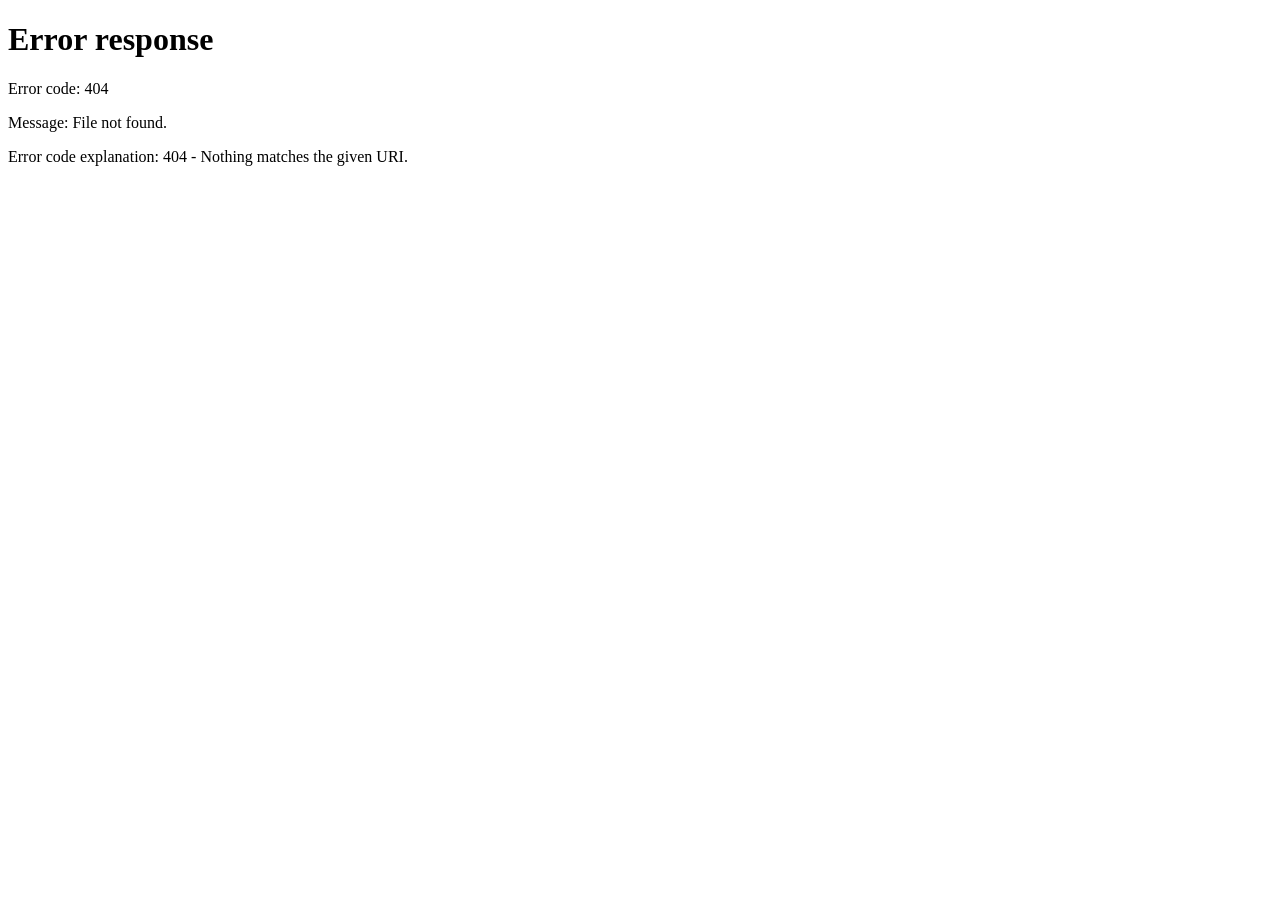
==== commit 5207c172: "added student dashboard, Parents and Teacher's dashboard also added ai chat bot" ====
--- a/dashboard.html
+++ b/dashboard.html
@@ -1,950 +1,662 @@
-<!doctype html>
+<!DOCTYPE html>
 <html lang="en">
-  <head>
-    <meta charset="UTF-8" />
-    <meta name="viewport" content="width=device-width, initial-scale=1.0" />
+<head>
+    <meta charset="UTF-8">
+    <meta name="viewport" content="width=device-width, initial-scale=1.0">
     <title>Dashboard - EduSafe</title>
-    <link rel="stylesheet" href="../css/style.css" />
-    <link
-      rel="stylesheet"
-      href="https://cdnjs.cloudflare.com/ajax/libs/font-awesome/6.5.0/css/all.min.css"
-    />
-  </head>
-  <body>
-    <div class="page-wrapper">
-      <div class="dash-header">
-        <span class="badge" id="userRole">Student</span>
-        <h4 id="welcomeMessage">Welcome back, Alex</h4>
-        <p class="subtext">Continue where you left off</p>
-      </div>
-
-      <div class="dashboard-layout">
-        <nav class="dash-nav">
-          <button class="dash-tab-btn active" data-tab="tab-home">
-            <i class="fas fa-home"></i> <span>Home</span>
-          </button>
-          <button class="dash-tab-btn" data-tab="tab-courses">
-            <i class="fas fa-book"></i> <span>Courses</span>
-          </button>
-          <button class="dash-tab-btn" data-tab="tab-attendance">
-            <i class="fas fa-calendar-check"></i> <span>Attendance</span>
-          </button>
-          <button class="dash-tab-btn" data-tab="tab-grades">
-            <i class="fas fa-graduation-cap"></i> <span>Grades</span>
-          </button>
-          <button class="dash-tab-btn" data-tab="tab-resources">
-            <i class="fas fa-folder-open"></i> <span>Resources</span>
-          </button>
-        </nav>
-
-        <div class="dash-content">
-          <!-- HOME TAB -->
-          <div class="tab-panel active" id="tab-home">
-            <div class="card-row">
-              <div class="card">
-                <div class="card-title" id="courseCount">0</div>
-                <p class="card-subtext">My courses</p>
-              </div>
-              <div class="card">
-                <div class="card-title" id="attendancePct">—</div>
-                <p class="card-subtext">Attendance</p>
-              </div>
-              <div class="card">
-                <div class="card-title" id="gpaDisplay">0.0</div>
-                <p class="card-subtext">GPA</p>
-              </div>
-            </div>
-
+    <link rel="stylesheet" href="./css/style.css">
+    <link rel="stylesheet" href="https://cdnjs.cloudflare.com/ajax/libs/font-awesome/6.5.0/css/all.min.css">
+    <style>
+        .sidebar {
+            position: fixed;
+            left: 0;
+            top: 0;
+            width: 260px;
+            height: 100vh;
+            background: linear-gradient(180deg, #1e293b 0%, #0f172a 100%);
+            padding: 24px;
+            box-shadow: 4px 0 24px rgba(0,0,0,0.15);
+            z-index: 100;
+        }
+        .sidebar-header {
+            display: flex;
+            align-items: center;
+            gap: 12px;
+            margin-bottom: 40px;
+            padding-bottom: 24px;
+            border-bottom: 1px solid rgba(255,255,255,0.1);
+        }
+        .sidebar-logo {
+            width: 48px;
+            height: 48px;
+            background: linear-gradient(135deg, #3b82f6, #8b5cf6);
+            border-radius: 12px;
+            display: flex;
+            align-items: center;
+            justify-content: center;
+            font-size: 24px;
+            color: white;
+        }
+        .sidebar-brand {
+            color: white;
+            font-size: 20px;
+            font-weight: 700;
+        }
+        .nav-item {
+            display: flex;
+            align-items: center;
+            gap: 12px;
+            padding: 14px 16px;
+            color: rgba(255,255,255,0.7);
+            font-size: 15px;
+            font-weight: 500;
+            border-radius: 10px;
+            cursor: pointer;
+            transition: all 0.25s;
+            margin-bottom: 6px;
+        }
+        .nav-item:hover, .nav-item.active {
+            background: rgba(59,130,246,0.2);
+            color: white;
+        }
+        .nav-item.active {
+            background: linear-gradient(135deg, #3b82f6, #8b5cf6);
+            box-shadow: 0 4px 14px rgba(59,130,246,0.4);
+        }
+        .nav-item i {
+            width: 20px;
+            font-size: 18px;
+        }
+        .main-content {
+            margin-left: 260px;
+            padding: 32px;
+            min-height: 100vh;
+            background: #f1f5f9;
+        }
+        .top-bar {
+            display: flex;
+            justify-content: space-between;
+            align-items: center;
+            margin-bottom: 32px;
+        }
+        .top-bar h1 {
+            font-size: 28px;
+            font-weight: 800;
+            color: #0f172a;
+            margin: 0;
+        }
+        .top-bar p {
+            color: #64748b;
+            margin: 4px 0 0 0;
+            font-size: 14px;
+        }
+        .user-menu {
+            display: flex;
+            align-items: center;
+            gap: 12px;
+            background: white;
+            padding: 10px 16px;
+            border-radius: 12px;
+            box-shadow: 0 2px 8px rgba(0,0,0,0.06);
+            cursor: pointer;
+        }
+        .user-avatar {
+            width: 40px;
+            height: 40px;
+            background: linear-gradient(135deg, #3b82f6, #8b5cf6);
+            border-radius: 10px;
+            display: flex;
+            align-items: center;
+            justify-content: center;
+            color: white;
+            font-weight: 700;
+            font-size: 16px;
+        }
+        .stats-grid {
+            display: grid;
+            grid-template-columns: repeat(3, 1fr);
+            gap: 24px;
+            margin-bottom: 28px;
+        }
+        .stat-card {
+            background: white;
+            border-radius: 16px;
+            padding: 24px;
+            box-shadow: 0 2px 12px rgba(0,0,0,0.06);
+            display: flex;
+            gap: 16px;
+            align-items: center;
+        }
+        .stat-icon {
+            width: 56px;
+            height: 56px;
+            border-radius: 14px;
+            display: flex;
+            align-items: center;
+            justify-content: center;
+            font-size: 24px;
+            color: white;
+        }
+        .stat-info strong {
+            display: block;
+            font-size: 28px;
+            font-weight: 800;
+            color: #0f172a;
+        }
+        .stat-info span {
+            color: #64748b;
+            font-size: 13px;
+        }
+        .content-grid {
+            display: grid;
+            grid-template-columns: 2fr 1fr;
+            gap: 24px;
+        }
+        .card {
+            background: white;
+            border-radius: 16px;
+            padding: 24px;
+            box-shadow: 0 2px 12px rgba(0,0,0,0.06);
+        }
+        .card-header {
+            display: flex;
+            justify-content: space-between;
+            align-items: center;
+            margin-bottom: 20px;
+        }
+        .card-title {
+            font-size: 18px;
+            font-weight: 700;
+            color: #0f172a;
+            margin: 0;
+        }
+        .list-item {
+            display: flex;
+            justify-content: space-between;
+            align-items: center;
+            padding: 14px 0;
+            border-bottom: 1px solid #e2e8f0;
+        }
+        .list-item:last-child {
+            border-bottom: none;
+        }
+        .list-title {
+            font-weight: 600;
+            color: #0f172a;
+            font-size: 15px;
+        }
+        .list-sub {
+            font-size: 13px;
+            color: #64748b;
+            margin-top: 4px;
+        }
+        .btn-primary {
+            background: linear-gradient(135deg, #3b82f6, #8b5cf6);
+            color: white;
+            padding: 10px 20px;
+            border-radius: 10px;
+            border: none;
+            font-weight: 600;
+            cursor: pointer;
+            transition: all 0.25s;
+        }
+        .btn-primary:hover {
+            transform: translateY(-1px);
+            box-shadow: 0 6px 20px rgba(59,130,246,0.4);
+        }
+        .btn-secondary {
+            background: #f1f5f9;
+            color: #475569;
+            padding: 10px 20px;
+            border-radius: 10px;
+            border: none;
+            font-weight: 600;
+            cursor: pointer;
+            transition: all 0.25s;
+        }
+        .btn-secondary:hover {
+            background: #e2e8f0;
+        }
+        .progress-bar {
+            height: 8px;
+            background: #e2e8f0;
+            border-radius: 100px;
+            overflow: hidden;
+        }
+        .progress-fill {
+            height: 100%;
+            border-radius: 100px;
+            transition: width 0.5s ease;
+        }
+        @media (max-width: 1024px) {
+            .sidebar {
+                transform: translateX(-100%);
+                transition: transform 0.3s;
+            }
+            .sidebar.open {
+                transform: translateX(0);
+            }
+            .main-content {
+                margin-left: 0;
+            }
+            .stats-grid {
+                grid-template-columns: 1fr;
+            }
+            .content-grid {
+                grid-template-columns: 1fr;
+            }
+        }
+    </style>
+</head>
+<body>
+    <aside class="sidebar">
+        <div class="sidebar-header">
+            <div class="sidebar-logo">🛡️</div>
+            <div class="sidebar-brand">EduSafe</div>
+        </div>
+        <div class="nav-item active" onclick="switchTab(this, 'home')">
+            <i class="fas fa-home"></i>
+            <span>Home</span>
+        </div>
+        <div class="nav-item" onclick="switchTab(this, 'courses')">
+            <i class="fas fa-book"></i>
+            <span>Courses</span>
+        </div>
+        <div class="nav-item" onclick="switchTab(this, 'attendance')">
+            <i class="fas fa-calendar-check"></i>
+            <span>Attendance</span>
+        </div>
+        <div class="nav-item" onclick="switchTab(this, 'grades')">
+            <i class="fas fa-graduation-cap"></i>
+            <span>Grades</span>
+        </div>
+        <div class="nav-item" onclick="switchTab(this, 'resources')">
+            <i class="fas fa-folder-open"></i>
+            <span>Resources</span>
+        </div>
+        <div class="nav-item" id="logoutBtn" style="margin-top: auto;">
+            <i class="fas fa-sign-out-alt"></i>
+            <span>Logout</span>
+        </div>
+    </aside>
+
+    <main class="main-content">
+        <div class="top-bar">
+            <div>
+                <h1 id="welcomeTitle">Welcome back, Alex!</h1>
+                <p id="welcomeSub">Here's what's happening today</p>
+            </div>
+            <div class="user-menu" onclick="toggleMenu()">
+                <div class="user-avatar" id="userAvatar">A</div>
+                <div style="text-align: left;">
+                    <div style="font-weight: 600; color: #0f172a;" id="userName">Alex Johnson</div>
+                    <div style="font-size: 12px; color: #64748b;">Student</div>
+                </div>
+                <i class="fas fa-chevron-down" style="color: #64748b; margin-left: 8px;"></i>
+            </div>
+        </div>
+
+        <!-- Home Tab Content -->
+        <div class="tab-content active" id="home">
+            <div class="stats-grid">
+                <div class="stat-card">
+                    <div class="stat-icon" style="background: linear-gradient(135deg, #3b82f6, #8b5cf6);">
+                        <i class="fas fa-book"></i>
+                    </div>
+                    <div class="stat-info">
+                        <strong id="courseCount">3</strong>
+                        <span>My Courses</span>
+                    </div>
+                </div>
+                <div class="stat-card">
+                    <div class="stat-icon" style="background: linear-gradient(135deg, #10b981, #059669);">
+                        <i class="fas fa-calendar-check"></i>
+                    </div>
+                    <div class="stat-info">
+                        <strong id="attendancePct">85%</strong>
+                        <span>Attendance</span>
+                    </div>
+                </div>
+                <div class="stat-card">
+                    <div class="stat-icon" style="background: linear-gradient(135deg, #f59e0b, #d97706);">
+                        <i class="fas fa-graduation-cap"></i>
+                    </div>
+                    <div class="stat-info">
+                        <strong id="gpaDisplay">3.2</strong>
+                        <span>Current GPA</span>
+                    </div>
+                </div>
+            </div>
+
+            <div class="content-grid">
+                <div class="card">
+                    <div class="card-header">
+                        <h3 class="card-title">Quick Actions</h3>
+                    </div>
+                    <div style="display: grid; grid-template-columns: 1fr 1fr; gap: 12px;">
+                        <button class="btn-primary" onclick="openChat('study')">
+                            <i class="fas fa-robot"></i> AI Study Buddy
+                        </button>
+                        <button class="btn-secondary" onclick="openQuizzes()">
+                            <i class="fas fa-clipboard-list"></i> Quizzes
+                        </button>
+                    </div>
+                </div>
+                <div class="card">
+                    <div class="card-header">
+                        <h3 class="card-title">Upcoming Classes</h3>
+                    </div>
+                    <div class="list-item">
+                        <div>
+                            <div class="list-title">Algebra I</div>
+                            <div class="list-sub">Today, 10:00 AM</div>
+                        </div>
+                        <a href="#" class="btn-primary" style="padding: 6px 12px; font-size: 13px;">Join</a>
+                    </div>
+                    <div class="list-item">
+                        <div>
+                            <div class="list-title">Biology</div>
+                            <div class="list-sub">Tomorrow, 1:00 PM</div>
+                        </div>
+                        <a href="#" class="btn-secondary" style="padding: 6px 12px; font-size: 13px;">View</a>
+                    </div>
+                </div>
+            </div>
+
+            <div class="card" style="margin-top: 24px;">
+                <div class="card-header">
+                    <h3 class="card-title">My Courses</h3>
+                </div>
+                <div class="list-item">
+                    <div>
+                        <div class="list-title">Algebra I</div>
+                        <div class="list-sub">12 lessons</div>
+                    </div>
+                    <button class="btn-secondary" style="padding: 8px 16px;">Open</button>
+                </div>
+                <div class="list-item">
+                    <div>
+                        <div class="list-title">Biology</div>
+                        <div class="list-sub">10 lessons</div>
+                    </div>
+                    <button class="btn-secondary" style="padding: 8px 16px;">Open</button>
+                </div>
+            </div>
+        </div>
+
+        <!-- Courses Tab Content -->
+        <div class="tab-content" id="courses">
             <div class="card">
-              <div class="card-title">🤖 AI study assistant</div>
-              <p class="card-subtext">
-                Ask me anything, how can I help with your studies today?
-              </p>
-              <button
-                class="btn-sm btn-add"
-                style="margin-top: 8px"
-                onclick="openChat('study')"
-              >
-                <i class="fas fa-robot"></i> Open Assistant
-              </button>
-            </div>
-
+                <div class="card-header">
+                    <h3 class="card-title">My Courses</h3>
+                </div>
+                <div id="registeredList"></div>
+            </div>
+            <div class="card" style="margin-top: 24px;">
+                <div class="card-header">
+                    <h3 class="card-title">All Courses</h3>
+                </div>
+                <div id="allCoursesList"></div>
+            </div>
+        </div>
+
+        <!-- Attendance Tab Content -->
+        <div class="tab-content" id="attendance">
             <div class="card">
-              <div class="card-title">🎥 Online class</div>
-              <div class="role-tabs" id="classModeTabs" style="margin: 10px 0">
-                <button
-                  class="role-tab active"
-                  onclick="showClassMode('online', this)"
-                >
-                  💻 Online
+                <div class="card-header">
+                    <h3 class="card-title">Attendance Overview</h3>
+                </div>
+                <div style="margin-bottom: 24px;">
+                    <div style="display: flex; justify-content: space-between; align-items: center; margin-bottom: 8px;">
+                        <span style="font-weight: 600; color: #0f172a;">Overall Attendance</span>
+                        <span style="font-weight: 800; color: #3b82f6; font-size: 24px;">85%</span>
+                    </div>
+                    <div class="progress-bar">
+                        <div class="progress-fill" style="width: 85%; background: linear-gradient(90deg, #3b82f6, #8b5cf6);"></div>
+                    </div>
+                </div>
+                <div id="attendanceContent"></div>
+            </div>
+        </div>
+
+        <!-- Grades Tab Content -->
+        <div class="tab-content" id="grades">
+            <div class="card">
+                <div class="card-header">
+                    <h3 class="card-title">Grades</h3>
+                </div>
+                <div class="list-item">
+                    <div style="flex: 1;">
+                        <div class="list-title">Algebra I</div>
+                        <div class="list-sub">85% - B</div>
+                        <div class="progress-bar" style="margin-top: 10px;">
+                            <div class="progress-fill" style="width: 85%; background: linear-gradient(90deg, #10b981, #34d399);"></div>
+                        </div>
+                    </div>
+                </div>
+                <div class="list-item">
+                    <div style="flex: 1;">
+                        <div class="list-title">Biology</div>
+                        <div class="list-sub">78% - C+</div>
+                        <div class="progress-bar" style="margin-top: 10px;">
+                            <div class="progress-fill" style="width: 78%; background: linear-gradient(90deg, #f59e0b, #fbbf24);"></div>
+                        </div>
+                    </div>
+                </div>
+            </div>
+        </div>
+
+        <!-- Resources Tab Content -->
+        <div class="tab-content" id="resources">
+            <div class="card">
+                <div class="card-header">
+                    <h3 class="card-title">Resources</h3>
+                </div>
+                <div class="list-item">
+                    <div>
+                        <div class="list-title">Student Handbook</div>
+                        <div class="list-sub">PDF</div>
+                    </div>
+                    <button class="btn-secondary">Download</button>
+                </div>
+                <div class="list-item">
+                    <div>
+                        <div class="list-title">Library Portal</div>
+                        <div class="list-sub">External Link</div>
+                    </div>
+                    <button class="btn-secondary">Open</button>
+                </div>
+            </div>
+        </div>
+    </main>
+
+    <!-- AI Chat Modal -->
+    <div id="aiChatModal" class="chat-modal" style="display: none; position: fixed; inset: 0; background: rgba(0,0,0,0.5); z-index: 200; align-items: center; justify-content: center;">
+        <div class="chat-box" style="background: white; width: 90%; max-width: 500px; border-radius: 16px; box-shadow: 0 20px 60px rgba(0,0,0,0.2); overflow: hidden; display: flex; flex-direction: column; max-height: 85vh;">
+            <div class="chat-header" style="background: linear-gradient(135deg, #3b82f6, #8b5cf6); padding: 18px 20px; display: flex; justify-content: space-between; align-items: center;">
+                <span style="font-weight: 700; color: white; font-size: 17px;">🤖 AI Study Buddy</span>
+                <button onclick="closeChat()" style="background: transparent; border: none; color: white; font-size: 20px; cursor: pointer;">
+                    <i class="fas fa-times"></i>
                 </button>
-                <button
-                  class="role-tab"
-                  onclick="showClassMode('physical', this)"
-                >
-                  🏫 Physical
+            </div>
+            <div id="apiKeyRow" class="chat-key-row" style="padding: 16px; border-bottom: 1px solid #e2e8f0;">
+                <input type="password" id="apiKeyInput" placeholder="Enter DeepSeek API Key" style="flex:1; padding: 10px 14px; border:1px solid #e2e8f0; border-radius: 10px; font-size:14px;">
+                <button class="btn-primary" style="margin-left: 10px; padding:10px 18px;" onclick="saveKey()">Save</button>
+            </div>
+            <div id="aiChatMessages" class="chat-messages" style="flex:1; overflow-y:auto; padding:20px; display:flex; flex-direction:column; gap:16px;">
+                <div class="chat-message bot" style="display:flex;">
+                    <div class="chat-bubble" style="background: #f1f5f9; padding: 12px 16px; border-radius: 14px; max-width: 80%;">
+                        Hi there! Need help with studying?
+                    </div>
+                </div>
+            </div>
+            <div class="chat-input-row" style="display:flex; padding: 16px; border-top:1px solid #e2e8f0; gap:10px;">
+                <input type="text" id="aiChatInput" placeholder="Ask anything..." style="flex:1; padding:12px 16px; border:1px solid #e2e8f0; border-radius:12px; font-size:14px;" onkeypress="if(event.key === 'Enter') sendChatMessage();">
+                <button class="btn-primary" onclick="sendChatMessage()" style="padding:12px 20px;">
+                    <i class="fas fa-paper-plane"></i>
                 </button>
-              </div>
-              <div class="class-mode-content" id="classModeContent">
-                <p class="card-subtext">
-                  Algebra Basics — Live Class 3 today at 4:00 PM
-                </p>
-                <a href="https://zoom.us" target="_blank" class="btn-sm btn-add"
-                  >Join Zoom class</a
-                >
-              </div>
-            </div>
-
-            <div class="card">
-              <div class="card-title">📝 Online quizzes</div>
-              <p class="card-subtext">
-                Take quizzes for the courses you're registered in
-              </p>
-              <button
-                class="btn-sm btn-add quiz-page-link"
-                onclick="openQuizzes()"
-              >
-                <i class="fas fa-pencil-alt"></i> Go to Quizzes
-              </button>
-            </div>
-
-            <div class="card">
-              <div class="card-title">📢 Announcements</div>
-              <p class="card-subtext">
-                School closed Friday for staff training
-              </p>
-              <p
-                class="card-subtext"
-                style="
-                  color: var(--primary-70);
-                  font-weight: 600;
-                  margin-top: 6px;
-                "
-              >
-                ⚠️ Safety alert: fire drill at 2pm today
-              </p>
-            </div>
-          </div>
-
-          <!-- COURSES TAB -->
-          <div class="tab-panel" id="tab-courses">
-            <div class="card">
-              <div class="card-title">My registered courses</div>
-              <div id="registeredList"></div>
-            </div>
-            <div class="card">
-              <div class="card-title">All courses</div>
-              <div id="allCoursesList"></div>
-            </div>
-            <div class="card">
-              <div class="card-title">🎬 Online tutorials</div>
-              <div class="list-item">
-                <div>
-                  <div class="list-item-title">
-                    W3Schools — Free study & coding tutorials
-                  </div>
-                  <div class="list-item-sub">External resource</div>
-                </div>
-                <a
-                  href="https://www.w3schools.com"
-                  target="_blank"
-                  class="btn-sm btn-add"
-                  >Visit</a
-                >
-              </div>
-              <div class="list-item">
-                <div>
-                  <div class="list-item-title">
-                    Recorded Class — Live Class 4
-                  </div>
-                  <div class="list-item-sub">
-                    Watch recorded sessions anytime
-                  </div>
-                </div>
-                <a
-                  href="https://www.youtube.com/results?search_query=online+class+tutorial"
-                  target="_blank"
-                  class="btn-sm btn-add"
-                  >Watch</a
-                >
-              </div>
-            </div>
-          </div>
-
-          <!-- ATTENDANCE TAB -->
-          <div class="tab-panel" id="tab-attendance">
-            <div id="attendanceContent"></div>
-            <button
-              class="btn-secondary full-width"
-              onclick="checkAllAttendance()"
-              style="margin-top: 16px"
-            >
-              <i class="fas fa-eye"></i> Check Course Attendance
-            </button>
-          </div>
-
-          <!-- GRADES TAB -->
-          <div class="tab-panel" id="tab-grades">
-            <div class="gpa-display">
-              <div class="gpa-label">Current GPA</div>
-              <div class="gpa-number" id="gpaNumber">0.0</div>
-              <div style="font-size: 14px; opacity: 0.9">—</div>
-            </div>
-            <div id="gradesList"></div>
-          </div>
-
-          <!-- RESOURCES TAB -->
-          <div class="tab-panel" id="tab-resources">
-            <div class="card">
-              <div class="card-title">📚 School resources</div>
-              <div class="list-item">
-                <div class="list-item-title">Student handbook</div>
-                <a
-                  href="https://scholar.google.com"
-                  target="_blank"
-                  class="btn-sm btn-add"
-                  >Open</a
-                >
-              </div>
-              <div class="list-item">
-                <div class="list-item-title">Library portal</div>
-                <a
-                  href="https://openlibrary.org"
-                  target="_blank"
-                  class="btn-sm btn-add"
-                  >Open</a
-                >
-              </div>
-              <div class="list-item">
-                <div class="list-item-title">Counseling services</div>
-                <button class="btn-sm btn-add" onclick="openChat('counseling')">
-                  Talk to Counselor
+            </div>
+        </div>
+    </div>
+
+    <!-- Quiz Modal -->
+    <div id="quizModal" class="chat-modal" style="display: none; position: fixed; inset: 0; background: rgba(0,0,0,0.5); z-index: 200; align-items: center; justify-content: center;">
+        <div class="chat-box" style="background: white; width: 90%; max-width: 500px; border-radius: 16px; box-shadow: 0 20px 60px rgba(0,0,0,0.2); overflow: hidden;">
+            <div class="chat-header" style="background: linear-gradient(135deg, #3b82f6, #8b5cf6); padding: 18px 20px; display: flex; justify-content: space-between; align-items: center;">
+                <span style="font-weight: 700; color: white; font-size: 17px;">📝 Online Quizzes</span>
+                <button onclick="closeQuizModal()" style="background: transparent; border: none; color: white; font-size: 20px; cursor: pointer;">
+                    <i class="fas fa-times"></i>
                 </button>
-              </div>
-            </div>
-          </div>
-        </div>
-      </div>
-
-      <button
-        id="logoutBtn"
-        class="btn-secondary full-width"
-        style="margin-top: 20px"
-      >
-        <i class="fas fa-sign-out-alt"></i> Log Out
-      </button>
+            </div>
+            <div style="padding:20px;">
+                <div class="list-item" onclick="startQuiz('Algebra')" style="cursor:pointer;">
+                    <div>
+                        <div class="list-title">Algebra I - Chapter 4</div>
+                        <div class="list-sub">10 questions • 20 minutes</div>
+                    </div>
+                    <button class="btn-primary">Start</button>
+                </div>
+            </div>
+        </div>
     </div>
 
-    <!-- AI CHAT MODAL -->
-    <div id="aiChatModal" class="chat-modal">
-      <div class="chat-box">
-        <div class="chat-header">
-          <span id="aiChatTitle">🤖 AI Assistant</span>
-          <button onclick="closeChat()" class="chat-close">✕</button>
-        </div>
-        <div id="apiKeyRow" class="chat-key-row">
-          <input
-            type="password"
-            id="apiKeyInput"
-            placeholder="Enter DeepSeek API key"
-          />
-          <button class="btn-sm btn-add" onclick="saveKey()">Save</button>
-        </div>
-        <div id="aiChatMessages" class="chat-messages">
-          <div class="chat-message bot">
-            <div class="chat-bubble">
-              👋 Hello! I'm your AI assistant. How can I help you today?
-            </div>
-          </div>
-        </div>
-        <div class="chat-input-row">
-          <input
-            type="text"
-            id="aiChatInput"
-            placeholder="Type a message..."
-            onkeypress="if (event.key === 'Enter') sendChatMessage();"
-          />
-          <button class="btn-sm btn-add" onclick="sendChatMessage()">
-            <i class="fas fa-paper-plane"></i>
-          </button>
-        </div>
-      </div>
-    </div>
-
-    <!-- QUIZ MODAL -->
-    <div id="quizModal" class="chat-modal">
-      <div class="chat-box" style="max-width: 380px">
-        <div class="chat-header">
-          <span>📝 Online Quizzes</span>
-          <button onclick="closeQuizModal()" class="chat-close">✕</button>
-        </div>
-        <div class="chat-messages" style="max-height: 350px">
-          <div class="quiz-item" onclick="startQuiz('Algebra')">
-            <div>
-              <div class="list-item-title">Algebra Basics - Chapter 4</div>
-              <div class="list-item-sub">10 questions · 20 minutes</div>
-            </div>
-            <button class="btn-sm btn-add">Start</button>
-          </div>
-          <div class="quiz-item" onclick="startQuiz('Physics')">
-            <div>
-              <div class="list-item-title">Physics - Chapter 2</div>
-              <div class="list-item-sub">8 questions · 15 minutes</div>
-            </div>
-            <button class="btn-sm btn-add">Start</button>
-          </div>
-          <div class="quiz-item" onclick="startQuiz('English')">
-            <div>
-              <div class="list-item-title">English Literature - Poetry</div>
-              <div class="list-item-sub">12 questions · 25 minutes</div>
-            </div>
-            <button class="btn-sm btn-add">Start</button>
-          </div>
-        </div>
-      </div>
-    </div>
-
-    <!-- ATTENDANCE DETAIL MODAL -->
-    <div id="attendanceDetailModal" class="chat-modal">
-      <div class="chat-box" style="max-width: 380px">
-        <div class="chat-header">
-          <span>📊 <span id="attDetailCourse">Course</span> Attendance</span>
-          <button onclick="closeAttendanceDetail()" class="chat-close">
-            ✕
-          </button>
-        </div>
-        <div
-          class="chat-messages"
-          style="max-height: 350px"
-          id="attDetailContent"
-        >
-          <div class="list-item">
-            <span>Total Classes</span
-            ><span><strong id="attTotal">0</strong></span>
-          </div>
-          <div class="list-item">
-            <span>Present</span><span><strong id="attPresent">0</strong></span>
-          </div>
-          <div class="list-item">
-            <span>Absent</span><span><strong id="attAbsent">0</strong></span>
-          </div>
-          <div class="list-item">
-            <span>Percentage</span
-            ><span><strong id="attPercent">0%</strong></span>
-          </div>
-          <div class="list-item" style="border-bottom: none">
-            <span>Status</span
-            ><span
-              ><strong id="attStatus" style="color: #4caf50"
-                >Good Standing</strong
-              ></span
-            >
-          </div>
-        </div>
-      </div>
-    </div>
-
+    <script src="main.js"></script>
+    <script src="./ai-chat.js"></script>
     <script>
-      /* ================= Tab switching ================= */
-      const tabButtons = document.querySelectorAll(".dash-tab-btn");
-      const tabPanels = document.querySelectorAll(".tab-panel");
-
-      tabButtons.forEach((btn) => {
-        btn.addEventListener("click", () => {
-          tabButtons.forEach((b) => b.classList.remove("active"));
-          tabPanels.forEach((p) => p.classList.remove("active"));
-          btn.classList.add("active");
-          document.getElementById(btn.dataset.tab).classList.add("active");
+        // Tab switching
+        function switchTab(el, tabId) {
+            document.querySelectorAll('.nav-item').forEach(item => item.classList.remove('active'));
+            el.classList.add('active');
+
+            document.querySelectorAll('.tab-content').forEach(content => content.classList.remove('active'));
+            document.getElementById(tabId).classList.add('active');
+        }
+
+        // Master course data
+        const allCourses = [
+            { id: 'algebra', name: 'Algebra I', info: '12 lessons' },
+            { id: 'biology', name: 'Biology', info: '10 lessons' },
+            { id: 'history', name: 'World History', info: '10 lessons' },
+            { id: 'writing', name: 'Creative Writing', info: '6 lessons' },
+            { id: 'chemistry', name: 'Chemistry', info: '9 lessons' }
+        ];
+
+        function getRegistered() {
+            const stored = localStorage.getItem('eduSafeRegistered');
+            return stored ? JSON.parse(stored) : ['algebra', 'biology'];
+        }
+
+        function saveRegistered(list) {
+            localStorage.setItem('eduSafeRegistered', JSON.stringify(list));
+        }
+
+        function registerCourse(id) {
+            const registered = getRegistered();
+            if (!registered.includes(id)) registered.push(id);
+            saveRegistered(registered);
+            renderCourses();
+        }
+
+        function dropCourse(id) {
+            let registered = getRegistered();
+            registered = registered.filter(c => c !== id);
+            saveRegistered(registered);
+            renderCourses();
+        }
+
+        function renderCourses() {
+            const registeredIds = getRegistered();
+            const registeredList = document.getElementById('registeredList');
+            const allList = document.getElementById('allCoursesList');
+            const registeredCourses = allCourses.filter(c => registeredIds.includes(c.id));
+
+            registeredList.innerHTML = registeredCourses.length ? registeredCourses.map(c => `
+                <div class="list-item">
+                    <div>
+                        <div class="list-title">${c.name}</div>
+                        <div class="list-sub">${c.info}</div>
+                    </div>
+                    <button class="btn-secondary" onclick="dropCourse('${c.id}')" style="background:#fee2e2; color:#dc2626;">Drop</button>
+                </div>
+            `).join('') : '<p style="color:#64748b;">No courses registered yet</p>';
+
+            allList.innerHTML = allCourses.map(c => {
+                const isRegistered = registeredIds.includes(c.id);
+                return `
+                    <div class="list-item">
+                        <div>
+                            <div class="list-title">${c.name}</div>
+                            <div class="list-sub">${c.info}</div>
+                        </div>
+                        ${isRegistered ?
+                            '<button class="btn-secondary" style="background:#fee2e2; color:#dc2626;" onclick="dropCourse(\'' + c.id + '\')">Drop</button>' :
+                            '<button class="btn-primary" onclick="registerCourse(\'' + c.id + '\')">Register</button>'}
+                    </div>
+                `;
+            }).join('');
+
+            document.getElementById('courseCount').textContent = registeredCourses.length;
+        }
+
+        function renderAttendance() {
+            const registeredIds = getRegistered();
+            const content = document.getElementById('attendanceContent');
+            content.innerHTML = registeredIds.map(id => {
+                const course = allCourses.find(c => c.id === id);
+                return `
+                    <div class="list-item">
+                        <div>
+                            <div class="list-title">${course.name}</div>
+                            <div class="list-sub">${Math.floor(Math.random() * 30 + 70)}% attendance</div>
+                        </div>
+                    </div>
+                `;
+            }).join('');
+        }
+
+        function openChat(mode) {
+            document.getElementById('aiChatModal').style.display = 'flex';
+        }
+        function closeChat() {
+            document.getElementById('aiChatModal').style.display = 'none';
+        }
+        function openQuizzes() {
+            document.getElementById('quizModal').style.display = 'flex';
+        }
+        function closeQuizModal() {
+            document.getElementById('quizModal').style.display = 'none';
+        }
+        function startQuiz(course) {
+            alert('Starting ' + course + ' quiz!');
+            closeQuizModal();
+        }
+        function toggleMenu() {}
+
+        // Logout functionality
+        document.getElementById('logoutBtn').addEventListener('click', function() {
+            clearSession();
+            window.location.href = 'index.html';
         });
-      });
-
-      /* ================= Master course data ================= */
-      const allCourses = [
-        {
-          id: "algebra",
-          name: "Algebra Basics",
-          info: "Mathematics · 12 lessons",
-        },
-        {
-          id: "biology",
-          name: "Intro to Biology",
-          info: "Science · 8 lessons",
-        },
-        {
-          id: "history",
-          name: "World History",
-          info: "Social studies · 10 lessons",
-        },
-        {
-          id: "writing",
-          name: "Creative Writing",
-          info: "Language arts · 6 lessons",
-        },
-        { id: "chemistry", name: "Chemistry 101", info: "Science · 9 lessons" },
-      ];
-
-      const attendanceRecords = {
-        algebra: [
-          { date: "May 1", status: "Present" },
-          { date: "May 3", status: "Present" },
-          { date: "May 6", status: "Absent" },
-          { date: "May 8", status: "Present" },
-        ],
-        biology: [
-          { date: "May 2", status: "Present" },
-          { date: "May 5", status: "Present" },
-          { date: "May 9", status: "Present" },
-        ],
-        history: [
-          { date: "May 1", status: "Absent" },
-          { date: "May 4", status: "Present" },
-          { date: "May 8", status: "Present" },
-        ],
-        writing: [
-          { date: "May 3", status: "Present" },
-          { date: "May 7", status: "Present" },
-        ],
-        chemistry: [
-          { date: "May 2", status: "Present" },
-          { date: "May 6", status: "Absent" },
-          { date: "May 10", status: "Present" },
-        ],
-      };
-
-      const gradeData = {
-        algebra: { score: 85 },
-        biology: { score: 72 },
-        history: { score: 65 },
-        writing: { score: 78 },
-        chemistry: { score: 55 },
-      };
-
-      function getGradeLetter(score) {
-        if (score >= 90) return "A";
-        if (score >= 80) return "B";
-        if (score >= 70) return "C";
-        if (score >= 60) return "D";
-        return "F";
-      }
-
-      function getRegistered() {
-        const stored = localStorage.getItem("eduSafeRegistered");
-        return stored ? JSON.parse(stored) : [];
-      }
-
-      function saveRegistered(list) {
-        localStorage.setItem("eduSafeRegistered", JSON.stringify(list));
-      }
-
-      function registerCourse(id) {
-        const registered = getRegistered();
-        if (!registered.includes(id)) registered.push(id);
-        saveRegistered(registered);
-        renderAll();
-      }
-
-      function dropCourse(id) {
-        let registered = getRegistered();
-        registered = registered.filter((c) => c !== id);
-        saveRegistered(registered);
-        renderAll();
-      }
-
-      function renderCourses() {
-        const registeredIds = getRegistered();
-        const registeredList = document.getElementById("registeredList");
-        const allList = document.getElementById("allCoursesList");
-        const registeredCourses = allCourses.filter((c) =>
-          registeredIds.includes(c.id),
-        );
-
-        registeredList.innerHTML = registeredCourses.length
-          ? registeredCourses
-              .map(
-                (c) => `
-          <div class="list-item">
-            <div>
-              <div class="list-item-title">${c.name}</div>
-              <div class="list-item-sub">${c.info}</div>
-            </div>
-            <button class="btn-sm btn-drop" onclick="dropCourse('${c.id}')">Drop</button>
-          </div>
-        `,
-              )
-              .join("")
-          : `<p class="empty-state">You haven't registered for any courses yet. Register below.</p>`;
-
-        allList.innerHTML = allCourses
-          .map((c) => {
-            const isRegistered = registeredIds.includes(c.id);
-            return `
-          <div class="list-item">
-            <div>
-              <div class="list-item-title">${c.name}</div>
-              <div class="list-item-sub">${c.info}</div>
-            </div>
-            ${
-              isRegistered
-                ? `<button class="btn-sm btn-drop" onclick="dropCourse('${c.id}')">Drop</button>`
-                : `<button class="btn-sm btn-add" onclick="registerCourse('${c.id}')">Register</button>`
+
+        // Load user info if available
+        document.addEventListener('DOMContentLoaded', function() {
+            renderCourses();
+            renderAttendance();
+
+            const user = getCurrentUser();
+            if (user) {
+                if (user.name) {
+                    document.getElementById('welcomeTitle').textContent = 'Welcome back, ' + user.name + '!';
+                    document.getElementById('userName').textContent = user.name;
+                    document.getElementById('userAvatar').textContent = user.name.charAt(0).toUpperCase();
+                }
             }
-          </div>
-        `;
-          })
-          .join("");
-
-        document.getElementById("courseCount").textContent =
-          registeredCourses.length;
-      }
-
-      function renderAttendance() {
-        const registeredIds = getRegistered();
-        const container = document.getElementById("attendanceContent");
-
-        if (registeredIds.length === 0) {
-          container.innerHTML = `<div class="card"><p class="empty-state">Register for a course to see your attendance record.</p></div>`;
-          document.getElementById("attendancePct").textContent = "—";
-          return;
-        }
-
-        let totalSessions = 0;
-        let totalPresent = 0;
-        let html = "";
-
-        registeredIds.forEach((id) => {
-          const course = allCourses.find((c) => c.id === id);
-          const records = attendanceRecords[id] || [];
-          const present = records.filter((r) => r.status === "Present").length;
-          const pct = records.length
-            ? Math.round((present / records.length) * 100)
-            : 0;
-
-          totalSessions += records.length;
-          totalPresent += present;
-
-          html += `
-          <div class="card" onclick="openAttendanceDetail('${id}')" style="cursor:pointer;">
-            <div class="card-title">${course.name} — ${pct}%</div>
-            <div class="attendance-bar"><div class="attendance-fill" style="width:${pct}%;"></div></div>
-            <div style="margin-top: 6px; display: flex; gap: 6px;">
-              <span class="attendance-status present">${present} Present</span>
-              <span class="attendance-status absent">${records.length - present} Absent</span>
-            </div>
-          </div>
-        `;
+
+            const savedKey = localStorage.getItem('deepseek_api_key');
+            if (savedKey) {
+                document.getElementById('apiKeyRow').style.display = 'none';
+            }
         });
-
-        const overallPct = totalSessions
-          ? Math.round((totalPresent / totalSessions) * 100)
-          : 0;
-
-        container.innerHTML =
-          `
-        <div class="card" style="background: linear-gradient(135deg, var(--primary-50), var(--primary-60)); color: white;">
-          <div class="card-title" style="color: white;">Overall Attendance — ${overallPct}%</div>
-          <div class="attendance-bar" style="background: rgba(255,255,255,0.3);">
-            <div class="attendance-fill" style="width:${overallPct}%; background: white;"></div>
-          </div>
-          <p style="color: rgba(255,255,255,0.8); font-size: 13px; margin-top: 6px;">
-            ${totalPresent} present out of ${totalSessions} total sessions
-          </p>
-        </div>
-      ` + html;
-
-        document.getElementById("attendancePct").textContent = overallPct + "%";
-      }
-
-      function renderGrades() {
-        const registeredIds = getRegistered();
-        const container = document.getElementById("gradesList");
-        const gpaDisplay = document.getElementById("gpaNumber");
-
-        if (registeredIds.length === 0) {
-          container.innerHTML = `<p class="empty-state">Register for a course to see your grades.</p>`;
-          gpaDisplay.textContent = "0.0";
-          document.getElementById("gpaDisplay").textContent = "0.0";
-          return;
-        }
-
-        let totalPoints = 0;
-        let totalCredits = 0;
-        let gradesHtml = "";
-
-        registeredIds.forEach((id) => {
-          const course = allCourses.find((c) => c.id === id);
-          const grade = gradeData[id] || { score: 0 };
-          const letter = getGradeLetter(grade.score);
-          const gpaPoints = { A: 4.0, B: 3.0, C: 2.0, D: 1.0, F: 0.0 };
-          const points = gpaPoints[letter] || 0;
-          totalPoints += points;
-          totalCredits += 1;
-
-          gradesHtml += `
-          <div class="grade-card">
-            <div class="grade-header">
-              <span class="grade-course">${course.name}</span>
-              <span class="grade-score">${grade.score}%</span>
-            </div>
-            <div class="grade-bar">
-              <div class="grade-fill ${letter.toLowerCase()}" style="width: ${grade.score}%;"></div>
-            </div>
-            <div style="display: flex; justify-content: space-between; margin-top: 6px;">
-              <span class="grade-letter ${letter.toLowerCase()}">${letter}</span>
-              <span style="font-size: 12px; color: var(--grey-30);">${course.info}</span>
-            </div>
-          </div>
-        `;
-        });
-
-        const gpa =
-          totalCredits > 0 ? (totalPoints / totalCredits).toFixed(1) : "0.0";
-        gpaDisplay.textContent = gpa;
-        document.getElementById("gpaDisplay").textContent = gpa;
-
-        const gpaNum = parseFloat(gpa);
-        let gpaLetter = "F";
-        if (gpaNum >= 3.7) gpaLetter = "A+";
-        else if (gpaNum >= 3.3) gpaLetter = "A";
-        else if (gpaNum >= 3.0) gpaLetter = "A-";
-        else if (gpaNum >= 2.7) gpaLetter = "B+";
-        else if (gpaNum >= 2.3) gpaLetter = "B";
-        else if (gpaNum >= 2.0) gpaLetter = "B-";
-        else if (gpaNum >= 1.7) gpaLetter = "C+";
-        else if (gpaNum >= 1.3) gpaLetter = "C";
-        else if (gpaNum >= 1.0) gpaLetter = "C-";
-        else if (gpaNum >= 0.7) gpaLetter = "D+";
-        else if (gpaNum >= 0.0) gpaLetter = "D";
-
-        const gpaDisplayDiv = document.querySelector(".gpa-display");
-        if (gpaDisplayDiv) {
-          gpaDisplayDiv.innerHTML = `
-          <div class="gpa-label">Current GPA</div>
-          <div class="gpa-number">${gpa}</div>
-          <div style="font-size: 14px; opacity: 0.9;">${gpaLetter}</div>
-        `;
-        }
-
-        container.innerHTML = gradesHtml;
-      }
-
-      function openAttendanceDetail(courseId) {
-        const course = allCourses.find((c) => c.id === courseId);
-        const records = attendanceRecords[courseId] || [];
-        const present = records.filter((r) => r.status === "Present").length;
-        const absent = records.length - present;
-        const pct = records.length
-          ? Math.round((present / records.length) * 100)
-          : 0;
-
-        document.getElementById("attDetailCourse").textContent = course
-          ? course.name
-          : "Course";
-        document.getElementById("attTotal").textContent = records.length;
-        document.getElementById("attPresent").textContent = present;
-        document.getElementById("attAbsent").textContent = absent;
-        document.getElementById("attPercent").textContent = pct + "%";
-
-        const statusEl = document.getElementById("attStatus");
-        if (pct >= 75) {
-          statusEl.textContent = "✅ Good Standing";
-          statusEl.style.color = "#4CAF50";
-        } else if (pct >= 60) {
-          statusEl.textContent = "⚠️ Warning";
-          statusEl.style.color = "#ff9800";
-        } else {
-          statusEl.textContent = "❌ At Risk";
-          statusEl.style.color = "#e74c3c";
-        }
-
-        let recordsHtml =
-          '<div style="margin-top: 12px; border-top: 1px solid var(--secondary-40); padding-top: 12px;"><strong>Attendance Records:</strong></div>';
-        records.forEach((r) => {
-          recordsHtml += `
-          <div class="list-item" style="border-bottom: 1px solid var(--secondary-30);">
-            <span>${r.date}</span>
-            <span style="${r.status === "Absent" ? "color: #e74c3c; font-weight: 600;" : "color: #4CAF50; font-weight: 600;"}">${r.status}</span>
-          </div>
-        `;
-        });
-
-        document.getElementById("attDetailContent").innerHTML = `
-        <div class="list-item"><span>Total Classes</span><span><strong>${records.length}</strong></span></div>
-        <div class="list-item"><span>Present</span><span><strong style="color: #4CAF50;">${present}</strong></span></div>
-        <div class="list-item"><span>Absent</span><span><strong style="color: #e74c3c;">${absent}</strong></span></div>
-        <div class="list-item"><span>Percentage</span><span><strong>${pct}%</strong></span></div>
-        <div class="list-item" style="border-bottom: none;"><span>Status</span><span><strong style="color: ${pct >= 75 ? "#4CAF50" : pct >= 60 ? "#ff9800" : "#e74c3c"};">${pct >= 75 ? "✅ Good Standing" : pct >= 60 ? "⚠️ Warning" : "❌ At Risk"}</strong></span></div>
-        ${recordsHtml}
-      `;
-
-        document.getElementById("attendanceDetailModal").classList.add("open");
-      }
-
-      function closeAttendanceDetail() {
-        document
-          .getElementById("attendanceDetailModal")
-          .classList.remove("open");
-      }
-
-      function checkAllAttendance() {
-        const registeredIds = getRegistered();
-        if (registeredIds.length === 0) {
-          alert(
-            "📊 You haven't registered for any courses yet.\nRegister for a course to see your attendance.",
-          );
-          return;
-        }
-
-        let message = "📊 Course Attendance Summary\n\n";
-        registeredIds.forEach((id) => {
-          const course = allCourses.find((c) => c.id === id);
-          const records = attendanceRecords[id] || [];
-          const present = records.filter((r) => r.status === "Present").length;
-          const pct = records.length
-            ? Math.round((present / records.length) * 100)
-            : 0;
-          const status = pct >= 75 ? "✅" : pct >= 60 ? "⚠️" : "❌";
-          message += `${status} ${course ? course.name : id}: ${pct}% (${present}/${records.length})\n`;
-        });
-
-        alert(message);
-      }
-
-      function renderAll() {
-        renderCourses();
-        renderAttendance();
-        renderGrades();
-      }
-
-      renderAll();
-
-      function showClassMode(mode, btn) {
-        const tabs = document.querySelectorAll("#classModeTabs .role-tab");
-        tabs.forEach((t) => t.classList.remove("active"));
-        btn.classList.add("active");
-
-        const content = document.getElementById("classModeContent");
-        if (mode === "online") {
-          content.innerHTML = `
-          <p class="card-subtext">Algebra Basics — Live Class 3 today at 4:00 PM</p>
-          <a href="https://zoom.us" target="_blank" class="btn-sm btn-add">Join Zoom class</a>
-        `;
-        } else {
-          content.innerHTML = `
-          <p class="card-subtext">📍 Physical Class — Room 301, Science Building</p>
-          <p class="card-subtext" style="font-weight: 600;">⏰ Today at 10:00 AM — 11:30 AM</p>
-          <button class="btn-sm btn-add" onclick="alert('📍 Room 301, Science Building\\n⏰ 10:00 AM - 11:30 AM')">View Location</button>
-        `;
-        }
-      }
-
-      let chatMode = "study";
-
-      function openChat(mode) {
-        chatMode = mode;
-        const modal = document.getElementById("aiChatModal");
-        const title = document.getElementById("aiChatTitle");
-
-        if (mode === "study") {
-          title.textContent = "🤖 AI Study Assistant";
-        } else {
-          title.textContent = "🧠 Counseling Services";
-        }
-
-        modal.classList.add("open");
-        document.getElementById("aiChatInput").focus();
-      }
-
-      function closeChat() {
-        document.getElementById("aiChatModal").classList.remove("open");
-      }
-
-      function saveKey() {
-        const key = document.getElementById("apiKeyInput").value.trim();
-        if (key) {
-          localStorage.setItem("deepseek_api_key", key);
-          alert("✅ API key saved successfully!");
-          document.getElementById("apiKeyRow").style.display = "none";
-        } else {
-          alert("Please enter a valid API key.");
-        }
-      }
-
-      function sendChatMessage() {
-        const input = document.getElementById("aiChatInput");
-        const message = input.value.trim();
-        if (!message) return;
-
-        const container = document.getElementById("aiChatMessages");
-
-        const userDiv = document.createElement("div");
-        userDiv.className = "chat-message user";
-        userDiv.innerHTML = `<div class="chat-bubble">${message}</div>`;
-        container.appendChild(userDiv);
-
-        input.value = "";
-        container.scrollTop = container.scrollHeight;
-
-        const apiKey = localStorage.getItem("deepseek_api_key");
-
-        if (apiKey) {
-          callDeepSeekAPI(message, container);
-        } else {
-          setTimeout(() => {
-            const responses = {
-              study: [
-                "That's a great question! Let me help you understand this better. 😊",
-                "I see what you're asking! Here's what you need to know about that topic.",
-                "Good question! Have you checked your course materials for this?",
-                "Let me break that down for you step by step. 🎓",
-                "That's interesting! Let me explain it in simple terms for you.",
-                "I think you're on the right track! Keep going with that approach.",
-                "Here's a helpful tip for studying that topic more effectively.",
-                "You're asking the right questions! Let me guide you through this.",
-              ],
-              counseling: [
-                "I hear you. Thank you for sharing that with me. 💙",
-                "That sounds challenging. How are you feeling about it right now?",
-                "I understand. Remember, it's okay to take things one step at a time.",
-                "You're doing great by reaching out. Let's work through this together.",
-                "I'm here for you. What would be most helpful right now?",
-                "That's a lot to handle. Have you tried taking a short break to recharge?",
-                "Your feelings are valid. Let's explore what might help you feel better.",
-                "You're not alone in this. Many students face similar challenges.",
-              ],
-            };
-
-            const possibleResponses = responses[chatMode] || responses["study"];
-            const randomResponse =
-              possibleResponses[
-                Math.floor(Math.random() * possibleResponses.length)
-              ];
-
-            const botDiv = document.createElement("div");
-            botDiv.className = "chat-message bot";
-            botDiv.innerHTML = `<div class="chat-bubble">${randomResponse}</div>`;
-            container.appendChild(botDiv);
-            container.scrollTop = container.scrollHeight;
-          }, 600);
-        }
-      }
-
-      async function callDeepSeekAPI(message, container) {
-        const apiKey = localStorage.getItem("deepseek_api_key");
-
-        try {
-          const response = await fetch(
-            "https://api.deepseek.com/v1/chat/completions",
-            {
-              method: "POST",
-              headers: {
-                "Content-Type": "application/json",
-                Authorization: `Bearer ${apiKey}`,
-              },
-              body: JSON.stringify({
-                model: "deepseek-chat",
-                messages: [
-                  {
-                    role: "system",
-                    content:
-                      chatMode === "study"
-                        ? "You are a helpful, friendly study assistant for students."
-                        : "You are a compassionate, empathetic counselor helping students with their well-being.",
-                  },
-                  { role: "user", content: message },
-                ],
-                temperature: 0.7,
-                max_tokens: 500,
-              }),
-            },
-          );
-
-          const data = await response.json();
-
-          if (data.choices && data.choices[0]) {
-            const botDiv = document.createElement("div");
-            botDiv.className = "chat-message bot";
-            botDiv.innerHTML = `<div class="chat-bubble">${data.choices[0].message.content}</div>`;
-            container.appendChild(botDiv);
-          } else {
-            throw new Error("Invalid response");
-          }
-        } catch (error) {
-          const fallbacks = [
-            "Sorry, I'm having trouble connecting. Here's a helpful thought: take a deep breath and keep going! 😊",
-            "I'm experiencing some technical difficulties. Remember, you're doing great! 💪",
-          ];
-          const botDiv = document.createElement("div");
-          botDiv.className = "chat-message bot";
-          botDiv.innerHTML = `<div class="chat-bubble">${fallbacks[Math.floor(Math.random() * fallbacks.length)]}</div>`;
-          container.appendChild(botDiv);
-        }
-
-        container.scrollTop = container.scrollHeight;
-      }
-
-      function openQuizzes() {
-        document.getElementById("quizModal").classList.add("open");
-      }
-
-      function closeQuizModal() {
-        document.getElementById("quizModal").classList.remove("open");
-      }
-
-      function startQuiz(course) {
-        alert(
-          `📝 Starting ${course} Quiz!\n\n📋 10 Questions\n⏱️ 20 Minutes\n\nGood luck! 🍀`,
-        );
-        closeQuizModal();
-      }
-
-      document
-        .getElementById("logoutBtn")
-        .addEventListener("click", function () {
-          localStorage.removeItem("edusafe_session");
-          localStorage.removeItem("eduSafeRegistered");
-          window.location.href = "splash.html";
-        });
-
-      document.querySelectorAll(".chat-modal").forEach((modal) => {
-        modal.addEventListener("click", function (e) {
-          if (e.target === this) {
-            this.classList.remove("open");
-          }
-        });
-      });
-
-      document.addEventListener("DOMContentLoaded", function () {
-        const apiKey = localStorage.getItem("deepseek_api_key");
-        if (apiKey) {
-          const keyRow = document.getElementById("apiKeyRow");
-          if (keyRow) keyRow.style.display = "none";
-        }
-
-        const session = localStorage.getItem("edusafe_session");
-        if (session) {
-          try {
-            const user = JSON.parse(session);
-            const welcomeEl = document.getElementById("welcomeMessage");
-            if (welcomeEl && user.name) {
-              welcomeEl.textContent = `Welcome back, ${user.name}`;
-            }
-            const roleEl = document.getElementById("userRole");
-            if (roleEl && user.role) {
-              const roleMap = {
-                student: "Student",
-                teacher: "Teacher",
-                parent: "Parent",
-              };
-              roleEl.textContent = roleMap[user.role] || "Student";
-            }
-          } catch (e) {
-            console.log("Session parse error:", e);
-          }
-        }
-      });
-
-      console.log("✅ EduSafe Dashboard loaded successfully!");
-      console.log("📚 All features are working!");
     </script>
-  </body>
-</html>
+</body>
+</html>
--- a/css/style.css
+++ b/css/style.css
@@ -414,20 +414,38 @@
   margin-bottom: 0;
 }
 
-.card-row {
-  display: flex;
+.card-row,
+.stats-grid {
+  display: grid;
+  grid-template-columns: 1fr;
   gap: var(--space-md);
 }
 
-.card-row .card {
-  flex: 1;
+@media (min-width: 640px) {
+  .card-row,
+  .stats-grid {
+    grid-template-columns: repeat(2, 1fr);
+  }
+}
+
+@media (min-width: 1024px) {
+  .card-row,
+  .stats-grid {
+    grid-template-columns: repeat(3, 1fr);
+  }
+}
+
+.card-row .card,
+.stats-grid .card {
   text-align: center;
 }
 
-.card-row .card .card-title {
+.card-row .card .card-title,
+.stats-grid .card strong {
   font-size: 32px;
   font-weight: 700;
   color: var(--color-primary);
+  display: block;
 }
 
 
@@ -490,43 +508,56 @@
 
 .page-wrapper {
   max-width: 1100px;
-  margin: 40px auto;
+  margin: 0 auto;
   padding: 0 20px;
 }
 
-.dash-header {
-  background-color: #fff;
-  border-radius: var(--radius-lg);
-  box-shadow: var(--shadow-lg);
-  padding: 28px;
-  margin-bottom: 20px;
-  text-align: left;
-}
-
-.dashboard-layout {
-  display: flex;
-  flex-direction: column;
-  gap: 20px;
-}
-
 .dash-nav {
   display: flex;
-  justify-content: space-around;
+  flex-wrap: wrap;
+  justify-content: center;
+  gap: var(--space-sm);
   background-color: #fff;
   border-radius: var(--radius-md);
   box-shadow: var(--shadow-sm);
-  padding: 10px;
-  order: 2;
+  padding: var(--space-md);
   position: sticky;
-  bottom: 12px;
+  top: 0;
+  z-index: 10;
+}
+
+@media (min-width: 768px) {
+  .dash-nav {
+    flex-wrap: nowrap;
+    justify-content: space-around;
+  }
+}
+
+@media (min-width: 1024px) {
+  .dashboard-layout {
+    display: flex;
+    flex-direction: row;
+    gap: var(--space-lg);
+    align-items: flex-start;
+  }
+
+  .dash-nav {
+    flex-direction: column;
+    width: 240px;
+    justify-content: flex-start;
+    gap: var(--space-sm);
+    position: sticky;
+    top: 40px;
+    bottom: auto;
+    padding: var(--space-md);
+  }
 }
 
 .dash-content {
-  background-color: #fff;
-  border-radius: var(--radius-lg);
-  box-shadow: var(--shadow-lg);
-  padding: 24px;
-  order: 1;
+  background-color: transparent;
+  border-radius: 0;
+  box-shadow: none;
+  padding: 0;
   text-align: left;
 }
 
@@ -534,13 +565,21 @@
   background: none;
   border: none;
   font-family: var(--font-main);
-  font-size: 13px;
+  font-size: 14px;
   font-weight: 600;
   color: var(--grey-30);
   cursor: pointer;
-  padding: 8px 12px;
+  padding: var(--space-sm) var(--space-md);
   border-radius: var(--radius-sm);
   transition: var(--transition);
+  display: flex;
+  align-items: center;
+  gap: var(--space-sm);
+}
+
+.dash-tab-btn:hover {
+  color: var(--grey-50);
+  background-color: var(--secondary-30);
 }
 
 .dash-tab-btn.active {
@@ -548,33 +587,9 @@
   background-color: var(--primary-10);
 }
 
-/* Desktop layout: sidebar instead of bottom bar */
-@media (min-width: 900px) {
-  .dashboard-layout {
-    flex-direction: row;
-    align-items: flex-start;
-  }
-
-  .dash-nav {
-    flex-direction: column;
-    order: 0;
-    width: 220px;
+@media (min-width: 1024px) {
+  .dash-tab-btn {
     justify-content: flex-start;
-    gap: 6px;
-    position: sticky;
-    top: 20px;
-    bottom: auto;
-  }
-
-  .dash-nav .dash-tab-btn {
-    text-align: left;
-    padding: 12px 14px;
-    font-size: 14px;
-  }
-
-  .dash-content {
-    flex: 1;
-    order: 1;
   }
 }
 
@@ -1391,13 +1406,543 @@
   color: var(--grey-30);
 }
 
-/* Responsive Navigation */
-@media (max-width: 480px) {
-  .dash-tab-btn span {
+/* Professional Dashboard Styles */
+.stat-card {
+    display: flex;
+    align-items: center;
+    gap: var(--space-md);
+    padding: var(--space-lg);
+}
+
+.stat-icon {
+    width: 60px;
+    height: 60px;
+    border-radius: 16px;
+    display: flex;
+    align-items: center;
+    justify-content: center;
+    color: white;
+    font-size: 28px;
+    flex-shrink: 0;
+}
+
+.stat-content {
+    display: flex;
+    flex-direction: column;
+}
+
+.stat-content strong {
+    font-size: 32px;
+    font-weight: 700;
+    color: var(--primary-90);
+    line-height: 1.2;
+}
+
+.stat-content span {
+    font-size: 14px;
+    color: var(--grey-40);
+    font-weight: 500;
+}
+
+.feature-card {
+    display: flex;
+    flex-direction: column;
+    gap: var(--space-md);
+    padding: var(--space-xl);
+    transition: var(--transition);
+}
+
+.feature-card:hover {
+    transform: translateY(-4px);
+    box-shadow: var(--shadow-lg);
+}
+
+.feature-icon {
+    width: 70px;
+    height: 70px;
+    border-radius: 20px;
+    display: flex;
+    align-items: center;
+    justify-content: center;
+    color: white;
+    font-size: 32px;
+    margin-bottom: var(--space-sm);
+}
+
+.feature-card h3 {
+    font-size: 22px;
+    margin: 0;
+    color: var(--primary-90);
+}
+
+.feature-card p {
+    font-size: 15px;
+    color: var(--grey-40);
+    line-height: 1.6;
+    margin: 0;
+}
+
+.feature-card .btn-primary {
+    margin-top: auto;
+    align-self: flex-start;
+}
+
+.dash-nav {
+    display: flex;
+    flex-wrap: wrap;
+    justify-content: center;
+    gap: var(--space-sm);
+    background-color: white;
+    border-radius: var(--radius-lg);
+    box-shadow: var(--shadow-sm);
+    padding: var(--space-md);
+    margin-bottom: var(--space-xl);
+    position: sticky;
+    top: 0;
+    z-index: 50;
+}
+
+.dash-tab-btn {
+    display: flex;
+    align-items: center;
+    gap: var(--space-sm);
+    padding: var(--space-sm) var(--space-lg);
+    border: none;
+    border-radius: var(--radius-md);
+    background-color: transparent;
+    color: var(--grey-40);
+    font-family: var(--font-main);
+    font-size: 14px;
+    font-weight: 600;
+    cursor: pointer;
+    transition: var(--transition);
+}
+
+.dash-tab-btn:hover {
+    background-color: var(--secondary-30);
+    color: var(--primary-90);
+}
+
+.dash-tab-btn.active {
+    background: linear-gradient(135deg, var(--primary-50), var(--primary-60));
+    color: white;
+}
+
+.dash-tab-btn i {
+    font-size: 16px;
+}
+
+.card-title {
+    font-size: 18px;
+    font-weight: 700;
+    color: var(--primary-90);
+    margin: 0 0 var(--space-md);
+}
+
+.grade-card {
+    background: white;
+    border: 1px solid var(--secondary-40);
+    border-radius: var(--radius-md);
+    padding: var(--space-lg);
+    margin-bottom: var(--space-md);
+    transition: var(--transition);
+}
+
+.grade-card:hover {
+    border-color: var(--primary-20);
+    box-shadow: var(--shadow-sm);
+}
+
+.grade-header {
+    display: flex;
+    justify-content: space-between;
+    align-items: center;
+    margin-bottom: var(--space-sm);
+}
+
+.grade-course {
+    font-size: 16px;
+    font-weight: 600;
+    color: var(--primary-90);
+}
+
+.grade-score {
+    font-size: 22px;
+    font-weight: 700;
+    color: var(--primary-50);
+}
+
+.grade-bar {
+    width: 100%;
+    height: 8px;
+    background: var(--secondary-30);
+    border-radius: 999px;
+    overflow: hidden;
+}
+
+.grade-fill {
+    height: 100%;
+    border-radius: 999px;
+    transition: width 0.6s ease;
+}
+
+.grade-fill.a { background: linear-gradient(90deg, #4CAF50, #8BC34A); }
+.grade-fill.b { background: linear-gradient(90deg, #8BC34A, #CDDC39); }
+.grade-fill.c { background: linear-gradient(90deg, #FFC107, #FFEB3B); }
+.grade-fill.d { background: linear-gradient(90deg, #FF9800, #FFC107); }
+.grade-fill.f { background: linear-gradient(90deg, #e74c3c, #FF5722); }
+
+.grade-letter {
+    font-size: 14px;
+    font-weight: 700;
+    padding: 4px 12px;
+    border-radius: var(--radius-full);
+}
+
+.grade-letter.a { background: #E8F5E9; color: #4CAF50; }
+.grade-letter.b { background: #F1F8E9; color: #8BC34A; }
+.grade-letter.c { background: #FFF8E1; color: #FFC107; }
+.grade-letter.d { background: #FFF3E0; color: #FF9800; }
+.grade-letter.f { background: #FDEAEA; color: #e74c3c; }
+
+.gpa-display {
+    text-align: center;
+    padding: var(--space-xl);
+    background: linear-gradient(135deg, var(--primary-50), var(--primary-60));
+    border-radius: var(--radius-lg);
+    color: white;
+    margin-bottom: var(--space-xl);
+}
+
+.gpa-label {
+    font-size: 14px;
+    opacity: 0.9;
+    margin-bottom: var(--space-sm);
+}
+
+.gpa-number {
+    font-size: 56px;
+    font-weight: 700;
+    line-height: 1;
+    margin-bottom: var(--space-sm);
+}
+
+.attendance-bar {
+    width: 100%;
+    height: 10px;
+    background: var(--secondary-30);
+    border-radius: 999px;
+    overflow: hidden;
+    margin-top: var(--space-md);
+}
+
+.attendance-fill {
+    height: 100%;
+    background: linear-gradient(90deg, var(--primary-50), var(--primary-60));
+    border-radius: 999px;
+    transition: width 0.6s ease;
+}
+
+.attendance-status {
+    font-size: 13px;
+    font-weight: 600;
+    padding: 4px 12px;
+    border-radius: var(--radius-full);
+}
+
+.attendance-status.present {
+    background: #E8F5E9;
+    color: #4CAF50;
+}
+
+.attendance-status.absent {
+    background: #FDEAEA;
+    color: #e74c3c;
+}
+
+.chat-modal {
     display: none;
-  }
-  
-  .dash-tab-btn i {
-    font-size: 18px;
-  }
+    position: fixed;
+    inset: 0;
+    background: rgba(0, 0, 0, 0.5);
+    align-items: center;
+    justify-content: center;
+    z-index: 1000;
+    padding: var(--space-md);
+}
+
+.chat-modal.open {
+    display: flex;
+}
+
+.chat-box {
+    background: white;
+    width: 100%;
+    max-width: 500px;
+    max-height: 85vh;
+    border-radius: var(--radius-lg);
+    box-shadow: var(--shadow-xl);
+    display: flex;
+    flex-direction: column;
+    overflow: hidden;
+    animation: slideUp 0.3s ease;
+}
+
+@keyframes slideUp {
+    from { transform: translateY(30px); opacity: 0; }
+    to { transform: translateY(0); opacity: 1; }
+}
+
+.chat-header {
+    display: flex;
+    justify-content: space-between;
+    align-items: center;
+    padding: var(--space-md) var(--space-lg);
+    background: linear-gradient(135deg, var(--primary-50), var(--primary-60));
+    color: white;
+    font-weight: 600;
+    font-size: 16px;
+    flex-shrink: 0;
+}
+
+.chat-close {
+    background: none;
+    border: none;
+    color: white;
+    font-size: 20px;
+    cursor: pointer;
+    padding: 4px;
+    border-radius: 50%;
+    transition: var(--transition);
+}
+
+.chat-close:hover {
+    background: rgba(255, 255, 255, 0.2);
+}
+
+.chat-key-row {
+    display: flex;
+    gap: var(--space-sm);
+    padding: var(--space-md);
+    border-bottom: 1px solid var(--secondary-40);
+    flex-shrink: 0;
+}
+
+.chat-key-row input {
+    flex: 1;
+    padding: var(--space-sm) var(--space-md);
+    border: 1px solid var(--secondary-40);
+    border-radius: var(--radius-sm);
+    font-family: var(--font-main);
+    font-size: 14px;
+}
+
+.chat-messages {
+    flex: 1;
+    overflow-y: auto;
+    padding: var(--space-lg);
+    display: flex;
+    flex-direction: column;
+    gap: var(--space-md);
+}
+
+.chat-message {
+    display: flex;
+    margin-bottom: var(--space-sm);
+}
+
+.chat-message.user {
+    justify-content: flex-end;
+}
+
+.chat-bubble {
+    max-width: 80%;
+    padding: var(--space-sm) var(--space-md);
+    border-radius: var(--radius-md);
+    font-size: 14px;
+    line-height: 1.6;
+}
+
+.chat-message.user .chat-bubble {
+    background: linear-gradient(135deg, var(--primary-50), var(--primary-60));
+    color: white;
+}
+
+.chat-message.bot .chat-bubble {
+    background: var(--secondary-30);
+    color: var(--grey-50);
+}
+
+.chat-input-row {
+    display: flex;
+    gap: var(--space-sm);
+    padding: var(--space-md);
+    border-top: 1px solid var(--secondary-40);
+    flex-shrink: 0;
+}
+
+.chat-input-row input {
+    flex: 1;
+    padding: var(--space-sm) var(--space-md);
+    border: 1px solid var(--secondary-40);
+    border-radius: var(--radius-md);
+    font-family: var(--font-main);
+    font-size: 14px;
+    outline: none;
+    transition: var(--transition);
+}
+
+.chat-input-row input:focus {
+    border-color: var(--primary-50);
+    box-shadow: 0 0 0 3px var(--primary-10);
+}
+
+.btn-sm {
+    padding: var(--space-sm) var(--space-md);
+    font-size: 13px;
+    font-weight: 600;
+    border-radius: var(--radius-sm);
+    border: none;
+    cursor: pointer;
+    font-family: var(--font-main);
+    transition: var(--transition);
+    white-space: nowrap;
+}
+
+.btn-add {
+    background: linear-gradient(135deg, var(--primary-50), var(--primary-60));
+    color: white;
+}
+
+.btn-add:hover {
+    background: linear-gradient(135deg, var(--primary-60), var(--primary-70));
+    transform: translateY(-1px);
+}
+
+.btn-drop {
+    background: #FDEAEA;
+    color: #e74c3c;
+}
+
+.btn-drop:hover {
+    background: #FBD5D5;
+    transform: translateY(-1px);
+}
+
+.list-item {
+    display: flex;
+    justify-content: space-between;
+    align-items: center;
+    padding: var(--space-md) 0;
+    border-bottom: 1px solid var(--secondary-40);
+    gap: var(--space-md);
+}
+
+.list-item:last-child {
+    border-bottom: none;
+}
+
+.list-item-title {
+    font-size: 15px;
+    font-weight: 600;
+    color: var(--primary-90);
+}
+
+.list-item-sub {
+    font-size: 13px;
+    color: var(--grey-40);
+    margin-top: 2px;
+}
+
+.quiz-item {
+    display: flex;
+    justify-content: space-between;
+    align-items: center;
+    padding: var(--space-md) 0;
+    border-bottom: 1px solid var(--secondary-30);
+    cursor: pointer;
+    transition: var(--transition);
+}
+
+.quiz-item:hover {
+    background: var(--secondary-30);
+    margin: 0 calc(-1 * var(--space-md));
+    padding: var(--space-md);
+}
+
+.quiz-item:last-child {
+    border-bottom: none;
+}
+
+.empty-state {
+    color: var(--grey-40);
+    font-size: 14px;
+    padding: var(--space-lg) 0;
+    text-align: center;
+}
+
+.full-width {
+    width: 100%;
+}
+
+/* Responsive Adjustments */
+@media (max-width: 768px) {
+    .stat-card {
+        flex-direction: column;
+        text-align: center;
+    }
+    
+    .stat-icon {
+        margin-bottom: var(--space-sm);
+    }
+    
+    .dash-tab-btn span {
+        display: none;
+    }
+    
+    .dash-tab-btn {
+        padding: var(--space-sm);
+    }
+    
+    .gpa-number {
+        font-size: 44px;
+    }
+}
+
+@media (min-width: 768px) {
+    .stats-grid {
+        grid-template-columns: repeat(3, 1fr);
+    }
+    
+    .feature-grid {
+        display: grid;
+        grid-template-columns: repeat(2, 1fr);
+        gap: var(--space-lg);
+    }
+}
+
+@media (min-width: 1024px) {
+    .feature-grid {
+        grid-template-columns: repeat(4, 1fr);
+    }
+    
+    .dashboard-layout {
+        display: flex;
+        gap: var(--space-xl);
+        align-items: flex-start;
+    }
+    
+    .dash-nav {
+        flex-direction: column;
+        width: 240px;
+        justify-content: flex-start;
+        padding: var(--space-lg);
+        position: sticky;
+        top: 40px;
+        bottom: auto;
+    }
+    
+    .dash-content {
+        flex: 1;
+    }
 }
